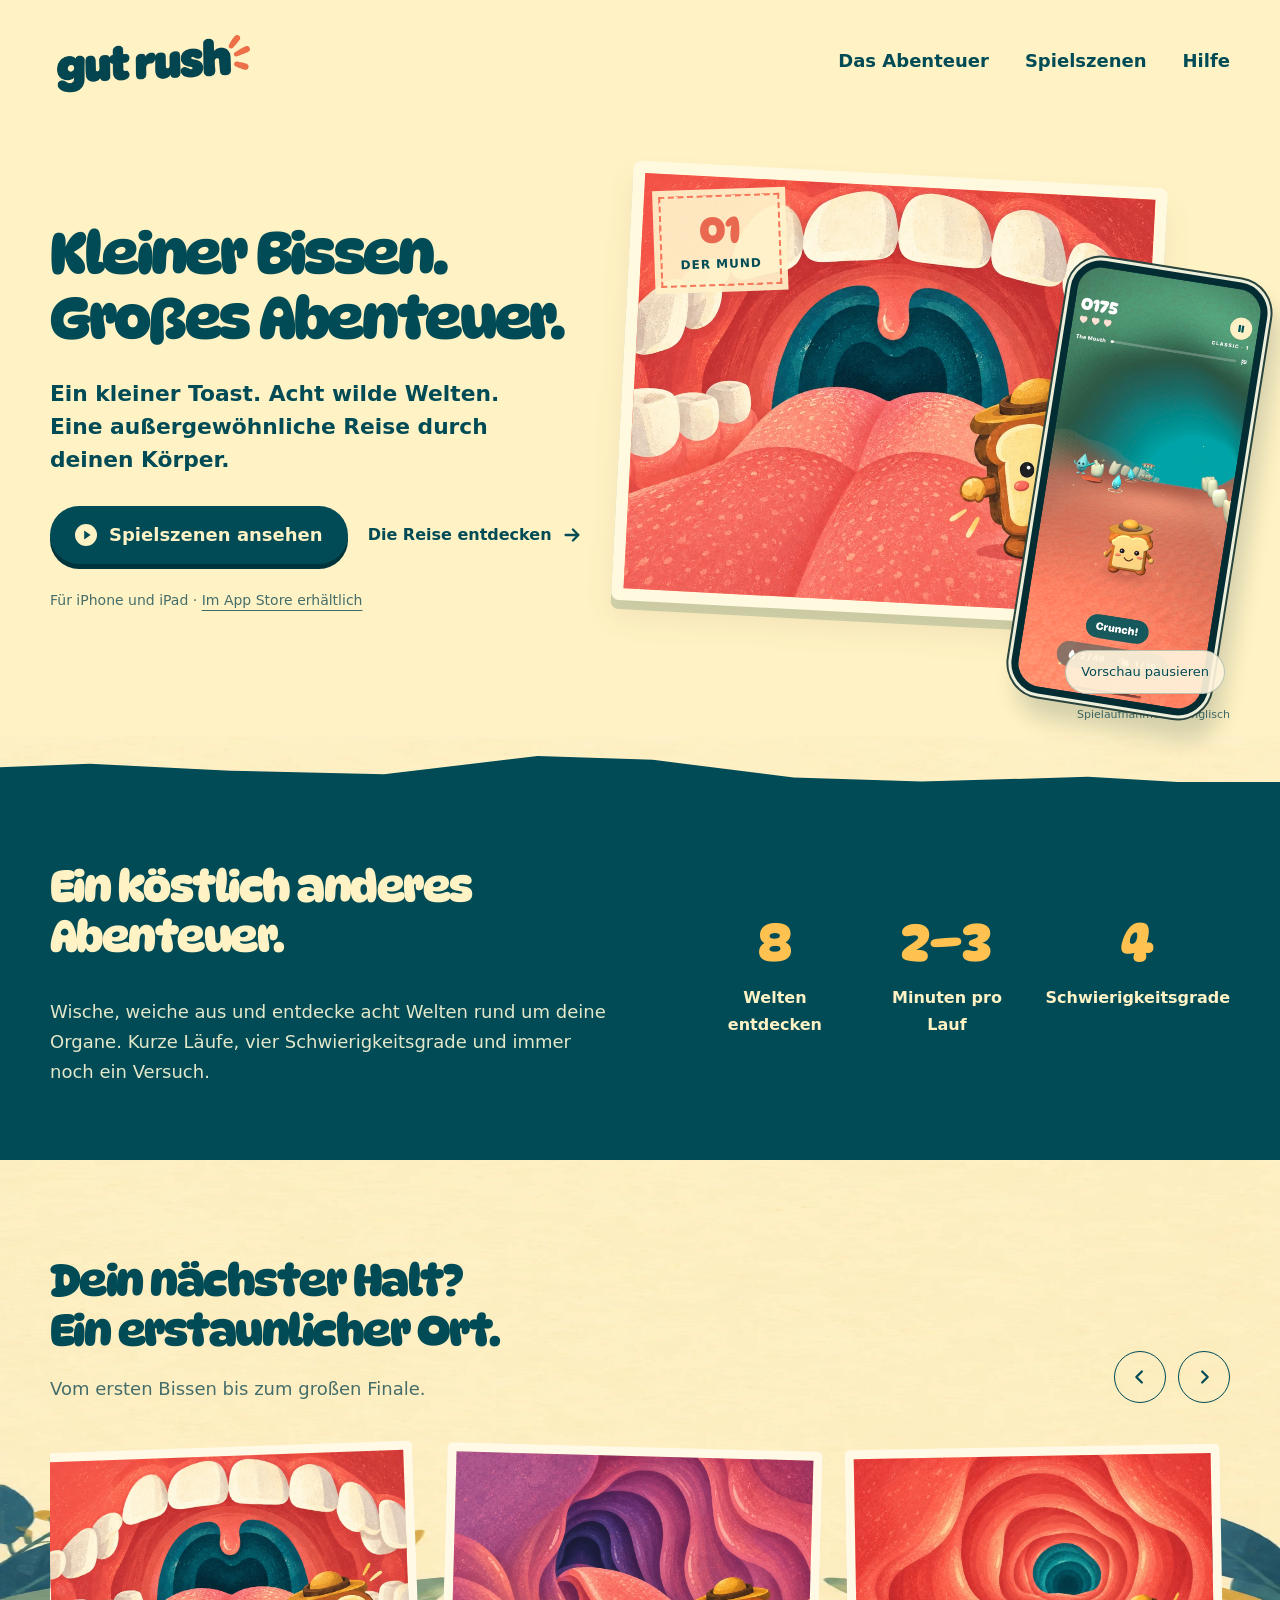
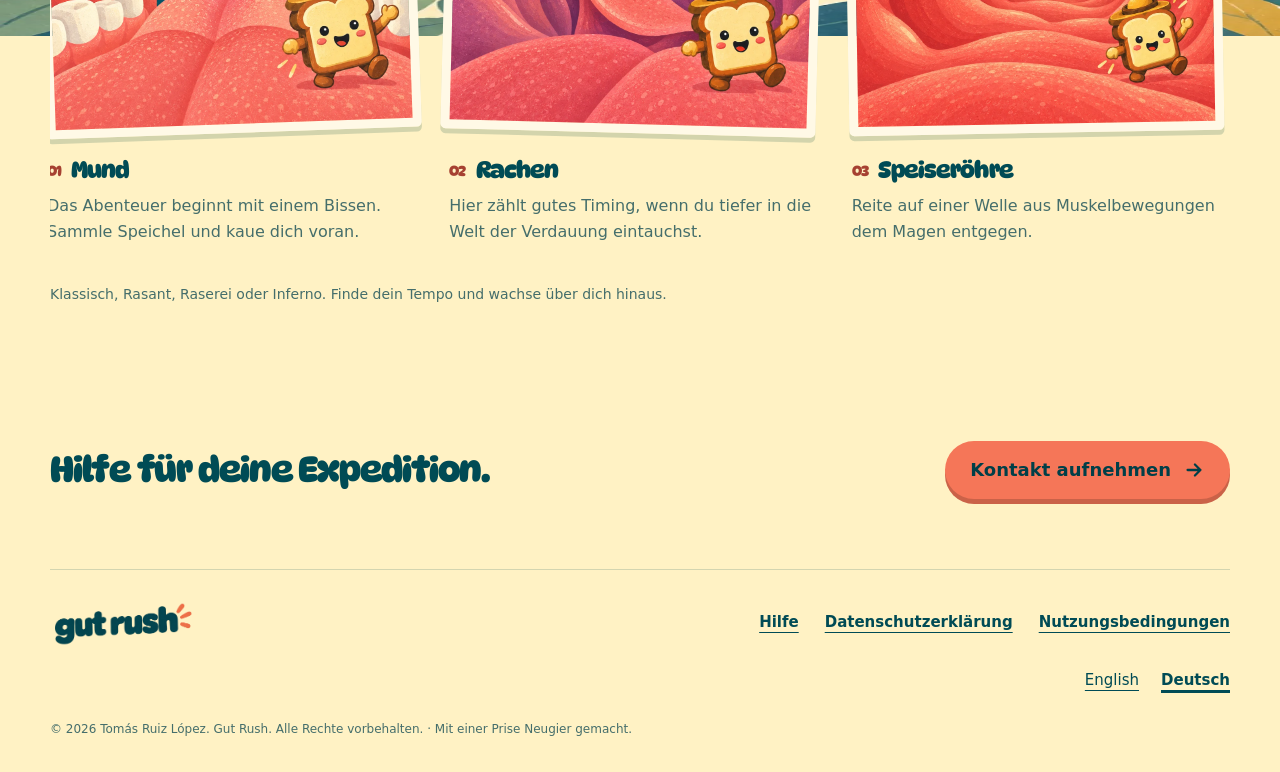
==== de/index.html @ db9e0e1d "Localize Gut Rush website and legal pages into German" ====
<!doctype html><html lang="de"><head><meta charset="utf-8"><meta name="viewport" content="width=device-width,initial-scale=1"><meta name="theme-color" content="#004b55"><title>Gut Rush — Kleiner Bissen. Großes Abenteuer.</title><meta name="description" content="Ein fröhliches Laufspiel für iPhone und iPad durch acht Organwelten. Entdecke echte Spielszenen und die kleine Expedition."><link rel="canonical" href="https://truizlop.github.io/gut-rush-website/de/"><meta property="og:locale" content="de_DE"><meta property="og:type" content="website"><meta property="og:title" content="Gut Rush — Kleiner Bissen. Großes Abenteuer."><meta property="og:description" content="Ein fröhliches Laufspiel für iPhone und iPad durch acht Organwelten. Entdecke echte Spielszenen und die kleine Expedition."><meta property="og:url" content="https://truizlop.github.io/gut-rush-website/de/"><meta property="og:image" content="https://truizlop.github.io/gut-rush-website/assets/gut-rush-social-de-v1.jpg"><meta property="og:image:secure_url" content="https://truizlop.github.io/gut-rush-website/assets/gut-rush-social-de-v1.jpg"><meta property="og:image:type" content="image/jpeg"><meta property="og:image:width" content="1200"><meta property="og:image:height" content="630"><meta property="og:image:alt" content="Gut Rush: Kleiner Bissen. Großes Abenteuer. Ein fröhlicher Toast mit goldenem Entdeckerhut erkundet eine korallfarbene Mundwelt neben petrolfarbener Schrift auf cremefarbenem Papier."><meta property="og:site_name" content="Gut Rush"><meta name="twitter:card" content="summary_large_image"><meta name="twitter:image" content="https://truizlop.github.io/gut-rush-website/assets/gut-rush-social-de-v1.jpg"><meta name="twitter:image:alt" content="Gut Rush: Kleiner Bissen. Großes Abenteuer. Ein fröhlicher Toast mit goldenem Entdeckerhut erkundet eine korallfarbene Mundwelt neben petrolfarbener Schrift auf cremefarbenem Papier."><meta name="twitter:title" content="Gut Rush — Kleiner Bissen. Großes Abenteuer."><meta name="twitter:description" content="Ein fröhliches Laufspiel für iPhone und iPad durch acht Organwelten. Entdecke echte Spielszenen und die kleine Expedition."><link rel="icon" href="../assets/favicon.png" type="image/png"><link rel="apple-touch-icon" href="../assets/apple-touch-icon.png"><link rel="stylesheet" href="../styles.css"><script src="../script.js" defer></script><link rel="alternate" hreflang="en" href="https://truizlop.github.io/gut-rush-website/"><link rel="alternate" hreflang="de" href="https://truizlop.github.io/gut-rush-website/de/"><link rel="alternate" hreflang="x-default" href="https://truizlop.github.io/gut-rush-website/"></head><body data-media-prefix="../assets/"><div class="paper"><a class="skip" href="#main">Zum Inhalt springen</a><header class="site-header wrap"><a class="brand" href="./" aria-label="Gut Rush – Startseite"><img src="../assets/logo.webp" width="700" height="234" alt="gut rush"></a><nav class="nav" aria-label="Hauptnavigation"><a class="nav-adventure" href="./#adventure">Das Abenteuer</a><a href="./#gameplay" data-watch>Spielszenen</a><a href="./support/">Hilfe</a></nav></header><main id="main"><section class="hero wrap" aria-labelledby="hero-title"><div class="hero-copy"><h1 id="hero-title"><span class="headline headline-localized">Kleiner Bissen.<br>Großes Abenteuer.</span></h1><p class="lead">Ein kleiner Toast. Acht wilde Welten.<br>Eine außergewöhnliche Reise durch deinen Körper.</p><div class="actions"><a class="button" href="../assets/gameplay-mouth.mp4" data-watch><svg viewBox="0 0 24 24" aria-hidden="true"><circle cx="12" cy="12" r="12" fill="currentColor"/><path d="m10 7 7 5-7 5Z" fill="#004b55"/></svg>Spielszenen ansehen</a><a class="text-link" href="#adventure">Die Reise entdecken <svg viewBox="0 0 24 24" fill="none" stroke="currentColor" stroke-width="2.5" stroke-linecap="round" stroke-linejoin="round" aria-hidden="true"><path d="M5 12h14m-6-6 6 6-6 6"/></svg></a></div><p class="status">Für iPhone und iPad · <a href="https://apps.apple.com/app/id6809466442">Im App Store erhältlich</a></p></div><div class="hero-art" aria-label="Expeditionsillustration und Vorschau mit echten Spielszenen"><div class="hero-postcard"><img src="../assets/postcard-mouth.webp" width="1100" height="825" alt="Ein Toast mit goldenem Entdeckerhut beginnt seine Reise durch den Mund" fetchpriority="high"><div class="postmark" aria-hidden="true"><strong>01</strong><span>DER MUND</span></div></div><p class="footage-language">Spielaufnahme auf Englisch</p><div class="phone"><video id="preview" muted loop playsinline preload="none" poster="../assets/gameplay-mouth.jpg" aria-label="Stumme Vorschau echter Spielszenen aus dem Mund in Gut Rush; Aufnahme der englischen Version"><source data-src="../assets/gameplay-mouth.mp4" type="video/mp4"></video></div><button id="preview-toggle" class="preview-toggle" type="button" hidden aria-label="Spielvorschau abspielen">Vorschau abspielen</button></div></section><section class="facts" id="gameplay" aria-labelledby="facts-title"><div class="wrap facts-layout"><div><h2 id="facts-title">Ein köstlich anderes Abenteuer.</h2><p>Wische, weiche aus und entdecke acht Welten rund um deine Organe. Kurze Läufe, vier Schwierigkeitsgrade und immer noch ein Versuch.</p></div><dl class="numbers"><div><dt>8</dt><dd>Welten entdecken</dd></div><div><dt>2–3</dt><dd>Minuten pro Lauf</dd></div><div><dt>4</dt><dd>Schwierigkeitsgrade</dd></div></dl></div></section><section class="journey wrap" id="adventure" aria-labelledby="journey-title"><div class="section-top"><div><h2 id="journey-title">Dein nächster Halt?<br>Ein erstaunlicher Ort.</h2><p>Vom ersten Bissen bis zum großen Finale.</p></div><div class="carousel-controls"><button class="round-button" id="previous" aria-label="Vorherige Kapitel" aria-controls="chapters" type="button" hidden><svg viewBox="0 0 24 24" fill="none" stroke="currentColor" stroke-width="2.5" stroke-linecap="round" stroke-linejoin="round" aria-hidden="true"><path d="m14 6-6 6 6 6"/></svg></button><button class="round-button" id="next" aria-label="Nächste Kapitel" aria-controls="chapters" type="button" hidden><svg viewBox="0 0 24 24" fill="none" stroke="currentColor" stroke-width="2.5" stroke-linecap="round" stroke-linejoin="round" aria-hidden="true"><path d="m10 6 6 6-6 6"/></svg></button></div></div><ol class="postcards" id="chapters" tabindex="0" aria-label="Acht Kapitel in ihrer Reihenfolge"><li class="chapter"><figure><div class="chapter-art"><img src="../assets/postcard-mouth.webp" width="1100" height="825" loading="lazy" alt="Illustration des Toast-Entdeckers im Mund"></div><figcaption><h3><span class="num">01</span>Mund</h3><p>Das Abenteuer beginnt mit einem Bissen. Sammle Speichel und kaue dich voran.</p></figcaption></figure></li><li class="chapter"><figure><div class="chapter-art"><img src="../assets/postcard-pharynx.webp" width="1100" height="825" loading="lazy" alt="Illustration des Toast-Entdeckers im Rachen"></div><figcaption><h3><span class="num">02</span>Rachen</h3><p>Hier zählt gutes Timing, wenn du tiefer in die Welt der Verdauung eintauchst.</p></figcaption></figure></li><li class="chapter"><figure><div class="chapter-art"><img src="../assets/postcard-esophagus.webp" width="1100" height="825" loading="lazy" alt="Illustration des Toast-Entdeckers in der Speiseröhre"></div><figcaption><h3><span class="num">03</span>Speiseröhre</h3><p>Reite auf einer Welle aus Muskelbewegungen dem Magen entgegen.</p></figcaption></figure></li><li class="chapter"><figure><div class="chapter-art"><img src="../assets/postcard-stomach.webp" width="1100" height="825" loading="lazy" alt="Illustration des Toast-Entdeckers im Magen"></div><figcaption><h3><span class="num">04</span>Magen</h3><p>Sammle Säure und Enzyme. Mische deinen kleinen Reisenden gründlich durch.</p></figcaption></figure></li><li class="chapter"><figure><div class="chapter-art"><img src="../assets/postcard-duodenum.webp" width="1100" height="825" loading="lazy" alt="Illustration des Toast-Entdeckers im Zwölffingerdarm"></div><figcaption><h3><span class="num">05</span>Zwölffingerdarm</h3><p>Galle und Enzyme kommen dazu. Bringe die richtigen Zutaten zusammen.</p></figcaption></figure></li><li class="chapter"><figure><div class="chapter-art"><img src="../assets/postcard-smallintestine.webp" width="1100" height="825" loading="lazy" alt="Illustration des Toast-Entdeckers im Dünndarm"></div><figcaption><h3><span class="num">06</span>Dünndarm</h3><p>Entdecke wertvolle Nährstoffe und nimm sie zwischen den winzigen Darmzotten auf.</p></figcaption></figure></li><li class="chapter"><figure><div class="chapter-art"><img src="../assets/postcard-largeintestine.webp" width="1100" height="825" loading="lazy" alt="Illustration des Toast-Entdeckers im Dickdarm"></div><figcaption><h3><span class="num">07</span>Dickdarm</h3><p>Jeder Tropfen zählt: Gewinne auf der kurvenreichen Strecke Wasser zurück.</p></figcaption></figure></li><li class="chapter"><figure><div class="chapter-art"><img src="../assets/postcard-exit.webp" width="1100" height="825" loading="lazy" alt="Illustration des Toast-Entdeckers beim großen Ausgang"></div><figcaption><h3><span class="num">08</span>Der große Ausgang</h3><p>Ein letzter Sprint ins Ziel. Was für eine Reise für einen kleinen Bissen.</p></figcaption></figure></li></ol><p class="journey-note">Klassisch, Rasant, Raserei oder Inferno. Finde dein Tempo und wachse über dich hinaus.</p></section><section class="help wrap" aria-labelledby="help-title"><h2 id="help-title">Hilfe für deine Expedition.</h2><a class="button coral" href="support/">Kontakt aufnehmen <svg viewBox="0 0 24 24" fill="none" stroke="currentColor" stroke-width="2.5" stroke-linecap="round" stroke-linejoin="round" aria-hidden="true"><path d="M5 12h14m-6-6 6 6-6 6"/></svg></a></section></main><footer class="footer wrap"><div class="footer-row"><a class="brand" href="./" aria-label="Gut Rush – Startseite"><img src="../assets/logo.webp" width="700" height="234" alt="gut rush" loading="lazy"></a><nav class="footer-links" aria-label="Fußzeile"><a href="./support/">Hilfe</a><a href="./privacy/">Datenschutzerklärung</a><a href="./terms/">Nutzungsbedingungen</a></nav></div><nav class="language-links" aria-label="Sprache"><a href="/gut-rush-website/" lang="en" hreflang="en">English</a><a href="/gut-rush-website/de/" lang="de" hreflang="de" aria-current="page">Deutsch</a></nav><p class="copyright">© 2026 Tomás Ruiz López. Gut Rush. Alle Rechte vorbehalten. · Mit einer Prise Neugier gemacht.</p></footer></div><dialog id="gameplay-dialog" aria-labelledby="video-title"><div class="video-dialog-inner"><div class="dialog-head"><h2 id="video-title">Ein Vorgeschmack aufs Abenteuer.</h2><button class="close-button" id="close-video" aria-label="Spielvideo schließen" type="button"><svg viewBox="0 0 24 24" fill="none" stroke="currentColor" stroke-width="2" stroke-linecap="round" aria-hidden="true"><path d="m6 6 12 12M18 6 6 18"/></svg></button></div><div class="clip-picker" role="group" aria-label="Eine Spielszene auswählen"><button type="button" data-clip="mouth" aria-pressed="true">Mund</button><button type="button" data-clip="duodenum" aria-pressed="false">Zwölffingerdarm</button></div><video id="full-video" class="full-video" controls playsinline preload="none" poster="../assets/gameplay-mouth.jpg" aria-label="Echte Gut-Rush-Spielszenen, stumme Simulatoraufnahme der englischen Version"><source data-src="../assets/gameplay-mouth.mp4" type="video/mp4"></video><p class="video-description">Echte Spielszenen, aufgenommen im iPhone-Simulator. Stumme Aufnahme der englischen Version.<br><a id="video-download" href="../assets/gameplay-mouth.mp4">Video direkt öffnen</a></p></div></dialog></body></html>
---- styles.css ----
@font-face{font-family:DynaPuff;src:url('assets/DynaPuff.ttf') format('truetype');font-weight:400 700;font-display:swap}
:root{--paper:#fff2c4;--ink:#004b55;--coral:#f57658;--gold:#edb22c;--muted:#456e6b;--edge:#d7cfab;--display:DynaPuff,ui-rounded,system-ui,sans-serif;--body:ui-rounded,'Arial Rounded MT Bold',system-ui,-apple-system,BlinkMacSystemFont,'Segoe UI',sans-serif}
*{box-sizing:border-box}html{scroll-behavior:smooth;scroll-padding-top:28px}body{margin:0;background:var(--paper);color:var(--ink);font:18px/1.65 var(--body);-webkit-font-smoothing:antialiased}button,a{-webkit-tap-highlight-color:transparent}button,input{font:inherit}a{color:inherit;text-underline-offset:5px}button{cursor:pointer}button:disabled{cursor:default}button,a{touch-action:manipulation}img,video{display:block;max-width:100%}button:focus-visible,a:focus-visible,summary:focus-visible,video:focus-visible{outline:3px solid var(--coral);outline-offset:6px}h1,h2,h3,p{margin-top:0}h1,h2,h3{font-family:var(--display);font-weight:700;line-height:1.14;letter-spacing:-.035em}p{margin-bottom:1.3em}h2{font-size:clamp(32px,3.4vw,50px)}h3{font-size:24px}svg{width:22px;height:22px;flex-shrink:0;vertical-align:middle}button svg{pointer-events:none}.wrap{width:min(1280px,calc(100% - 100px));margin-inline:auto}.skip{position:fixed;z-index:100;top:8px;left:8px;padding:12px 20px;background:var(--ink);color:var(--paper);transform:translateY(-150%)}.skip:focus{transform:none}.paper{background:var(--paper) url('assets/paper.webp') center/100% 100% no-repeat}.site-header{min-height:122px;display:flex;align-items:center;justify-content:space-between;gap:30px}.brand{display:flex;align-items:center;min-width:132px}.brand img{width:205px;height:auto}.nav{display:flex;align-items:center;gap:36px}.nav a{text-decoration:none;font-weight:750;font-size:18px;padding:12px 0}.nav a:hover{text-decoration:underline;text-decoration-color:var(--coral);text-decoration-thickness:3px}.hero{min-height:658px;display:grid;grid-template-columns:1fr 1.13fr;align-items:center;gap:34px;padding:30px 0 100px}.hero-copy{position:relative;z-index:2}.hero h1{margin:0 0 28px}.headline{width:100%;height:auto;max-width:580px}.hero .lead{font-size:clamp(19px,1.7vw,25px);font-weight:650;line-height:1.5;max-width:500px;margin-bottom:30px}.actions{display:flex;align-items:center;gap:20px;flex-wrap:wrap}.button{border:0;border-radius:40px;background:var(--ink);color:var(--paper);font-weight:750;text-decoration:none;min-height:58px;padding:16px 25px;display:inline-flex;align-items:center;justify-content:center;gap:12px;line-height:1.35;box-shadow:0 5px 0 #00343c;transition:transform .18s,box-shadow .18s}.button:hover{transform:translateY(-3px);box-shadow:0 8px 0 #00343c}.text-link{display:inline-flex;align-items:center;gap:9px;text-decoration:none;font-size:16px;font-weight:750;min-height:48px}.text-link:hover{text-decoration:underline}.status{font-size:14px;margin:25px 0 0;color:var(--muted)}.hero-art{position:relative;min-width:0;height:530px;align-self:center}.hero-postcard{width:88%;height:440px;border:12px solid #fff9df;border-radius:8px;box-shadow:0 9px 0 #164f4930,0 18px 30px #68532e15;position:absolute;top:22px;left:0;transform:rotate(3deg);background:var(--coral);overflow:hidden;animation:float 7s ease-in-out infinite}.hero-postcard>img{width:100%;height:100%;object-fit:cover;object-position:58% center}.postmark{position:absolute;left:18px;top:18px;background:#fff2c9ee;border:2px dashed var(--coral);padding:12px 18px;text-align:center;transform:rotate(-5deg);box-shadow:0 0 0 6px #fff2c9ee;line-height:1.2}.postmark strong{display:block;font:700 38px/1.1 var(--display);color:#e96950}.postmark span{font-size:12px;font-weight:850;letter-spacing:1px}.phone{position:absolute;right:-12px;top:114px;width:205px;aspect-ratio:390/844;background:#042c33;padding:7px;border:3px solid #eff0dc;border-radius:34px;box-shadow:0 0 0 2px #29433d,12px 20px 22px #0b33352e;transform:rotate(9deg);overflow:hidden}.phone video{width:100%;height:100%;object-fit:cover;border-radius:24px}.preview-toggle{position:absolute;right:5px;bottom:-12px;font-size:13px;min-height:44px;padding:9px 15px;border:1px solid #004b5544;border-radius:24px;background:#fff5dce8;color:var(--ink);display:flex;align-items:center;gap:8px}.preview-toggle svg{width:15px;height:15px}.preview-toggle:hover{background:#fff9e8}.facts{position:relative;background:var(--ink);color:var(--paper);padding:80px 0 74px}.facts:before{content:'';position:absolute;top:-26px;left:0;right:0;height:32px;background:var(--ink);clip-path:polygon(0 35%,7% 24%,18% 46%,30% 57%,42% 0,51% 12%,62% 67%,72% 80%,85% 65%,100% 100%,100% 100%,0 100%)}.facts-layout{display:grid;grid-template-columns:1.1fr 1fr;gap:70px;align-items:center}.facts h2{max-width:560px}.facts p{max-width:570px;color:#e4e8cb;font-size:18px;margin-bottom:0}.numbers{display:grid;grid-template-columns:repeat(3,1fr);gap:25px;text-align:center;margin:0}.numbers div{display:flex;flex-direction:column}.numbers dt{font:700 54px/1.2 var(--display);color:#ffc251;white-space:nowrap}.numbers dd{margin:10px 0 0;font-weight:650;font-size:16px}.journey{padding:96px 0 80px;overflow:hidden}.section-top{display:flex;justify-content:space-between;align-items:end;gap:25px;margin-bottom:32px}.section-top h2{max-width:650px;margin-bottom:18px}.section-top p{color:var(--muted);margin:0}.carousel-controls{display:flex;gap:12px;flex-shrink:0}.round-button{height:52px;width:52px;display:flex;align-items:center;justify-content:center;border:1.5px solid var(--ink);border-radius:50%;background:transparent;color:var(--ink);transition:background .15s,color .15s}.round-button:hover{background:var(--ink);color:var(--paper)}.round-button:disabled{opacity:.3}.postcards{display:flex;gap:27px;overflow-x:auto;scroll-snap-type:x mandatory;scrollbar-width:thin;scrollbar-color:#99aaa1 transparent;padding:12px 8px 26px;margin:0 -8px;list-style:none}.chapter{flex:0 0 calc((100% - 54px)/3);scroll-snap-align:start;min-width:0}.chapter figure{margin:0}.chapter-art{position:relative;border:9px solid #fff9e6;border-radius:5px;box-shadow:0 5px 0 #164f4930;transition:transform .25s}.chapter:nth-child(3n+1) .chapter-art{transform:rotate(-2deg)}.chapter:nth-child(3n+2) .chapter-art{transform:rotate(1.5deg)}.chapter:nth-child(3n) .chapter-art{transform:rotate(-1deg)}.chapter:hover .chapter-art{transform:translateY(-5px) rotate(0)}.chapter-art img{aspect-ratio:4/3;width:100%;object-fit:cover}.chapter figcaption{padding:24px 5px 0}.chapter h3{font-size:23px;margin-bottom:10px;letter-spacing:-.04em}.chapter .num{font:700 15px/1 var(--display);color:#a64131;margin-right:10px;vertical-align:middle}.chapter p{font-size:16px;line-height:1.6;color:var(--muted);margin:0}.journey-note{font-size:14px;margin:12px 0 0;color:var(--muted)}.help{display:flex;align-items:center;justify-content:space-between;gap:30px;padding:55px 0 70px}.help h2{font-size:35px;max-width:660px;margin-bottom:0}.button.coral{background:var(--coral);color:#003f48;box-shadow:0 5px 0 #ca6248}.footer{border-top:1px solid #004b552c;padding:28px 0 32px}.footer-row{display:flex;align-items:center;justify-content:space-between;gap:25px}.footer .brand img{width:145px}.footer-links{display:flex;gap:26px;flex-wrap:wrap;font-size:15px;font-weight:650}.footer-links a{min-height:44px;display:flex;align-items:center}.copyright{font-size:12px;color:var(--muted);margin:18px 0 0}.sr-only{position:absolute;width:1px;height:1px;padding:0;margin:-1px;overflow:hidden;clip:rect(0,0,0,0);white-space:nowrap;border:0}
@keyframes float{0%,100%{transform:translateY(0) rotate(3deg)}50%{transform:translateY(-8px) rotate(2deg)}}
dialog{border:0;padding:0;background:var(--paper);color:var(--ink);border-radius:22px;width:min(760px,calc(100% - 28px));max-height:calc(100dvh - 32px);box-shadow:0 20px 90px #0008}dialog::backdrop{background:#002a32db;backdrop-filter:blur(8px)}.video-dialog-inner{padding:24px;position:relative}.dialog-head{display:flex;justify-content:space-between;align-items:center;gap:15px;margin-bottom:16px}.dialog-head h2{font-size:27px;margin:0}.close-button{width:44px;height:44px;display:flex;align-items:center;justify-content:center;border:1px solid #004b5544;border-radius:50%;background:transparent;color:var(--ink)}.clip-picker{display:flex;gap:10px;margin-bottom:16px;flex-wrap:wrap}.clip-picker button{font-size:14px;font-weight:650;border:1px solid var(--ink);border-radius:20px;padding:10px 16px;background:transparent;color:var(--ink);min-height:44px}.clip-picker button[aria-pressed=true]{background:var(--ink);color:var(--paper)}.full-video{height:min(62dvh,640px);max-width:100%;width:auto;aspect-ratio:390/844;margin:auto;border-radius:14px;background:#002a32}.video-description{font-size:13px;color:var(--muted);text-align:center;margin:16px 0 0}.video-description a{white-space:nowrap}.legal-shell{background:var(--paper) url('assets/paper.webp') center top/100% auto no-repeat;min-height:100dvh}.legal{max-width:820px;margin:35px auto 90px;padding:0 28px}.legal h1{font-size:clamp(40px,6vw,66px);margin:22px 0}.legal .intro{font-size:22px;line-height:1.55;color:var(--muted)}.legal h2{font-size:28px;margin-top:42px;line-height:1.25}.legal h3{font-size:22px;margin-top:26px}.legal p,.legal li{font-size:17px;line-height:1.85}.legal a{overflow-wrap:anywhere}.legal .updated{font-size:14px;color:var(--muted)}.notice{border-left:5px solid var(--coral);padding:15px 22px;background:#fff9e899;margin:26px 0}.notice p:last-child{margin-bottom:0}.legal ul{padding-left:24px}.legal-toc{display:flex;gap:10px 23px;flex-wrap:wrap;padding:22px 0;border-block:1px solid #004b552c;margin:30px 0;font-size:15px}.legal-toc a{padding:7px 0}.legal details{border-bottom:1px solid #004b5530;padding:18px 0}.legal summary{cursor:pointer;font-weight:750;padding:8px 0;min-height:44px}.legal details p{margin:12px 0}.not-found{text-align:center;padding:80px 0 120px}
@media(min-width:1450px){.hero{min-height:700px}.hero-art{height:565px}.hero-postcard{height:480px}.phone{width:220px;top:135px}.preview-toggle{bottom:-28px}}
@media(max-width:1100px){.wrap{width:calc(100% - 64px)}.hero{gap:20px;min-height:605px}.hero-art{height:465px}.hero-postcard{height:350px;top:38px}.phone{width:168px;right:0;top:122px}.hero .lead{font-size:20px}.actions{gap:12px}.button{font-size:16px;padding-inline:20px}.preview-toggle{bottom:-20px}.facts-layout{gap:35px}.numbers{gap:15px}.numbers dt{font-size:44px}.numbers dd{font-size:14px}.nav{gap:25px}}
@media(max-width:760px){.wrap{width:calc(100% - 40px)}.site-header{min-height:96px;gap:16px}.brand img{width:155px}.nav{gap:17px}.nav a{font-size:14px}.nav .nav-adventure{display:none}.hero{display:flex;flex-direction:column;gap:22px;padding:18px 0 70px;min-height:0;align-items:stretch}.hero-copy{text-align:center}.hero h1{margin-bottom:22px}.headline{max-width:520px;margin:auto}.hero .lead{max-width:420px;margin:0 auto 25px;font-size:19px}.actions{justify-content:center}.status{font-size:12px;margin-top:20px}.hero-art{width:min(480px,95%);height:430px;align-self:center}.hero-postcard{width:86%;height:330px;top:12px;left:0;border-width:8px}.phone{width:164px;top:91px;right:0;border-radius:30px}.phone video{border-radius:21px}.postmark{left:14px;top:14px;padding:8px 12px}.postmark strong{font-size:28px}.postmark span{font-size:9px}.preview-toggle{bottom:-30px;right:2px;font-size:12px}.facts{padding:55px 0}.facts-layout{display:block;text-align:center}.facts h2{margin-inline:auto;font-size:36px;max-width:550px}.facts p{font-size:17px;margin-inline:auto}.numbers{margin-top:38px;gap:10px}.numbers dt{font-size:40px}.numbers dd{font-size:13px}.journey{padding:65px 0 45px}.section-top{align-items:center;gap:16px}.section-top h2{font-size:32px}.section-top p{font-size:16px}.carousel-controls{gap:7px}.round-button{width:44px;height:44px}.chapter{flex-basis:80%}.chapter h3{font-size:23px}.postcards{gap:20px}.help{padding:30px 0 48px;flex-direction:column;text-align:center;gap:25px}.help h2{font-size:30px}.footer-row{flex-direction:column;gap:14px}.footer-links{justify-content:center;gap:12px 22px;font-size:14px}.copyright{text-align:center}.legal{margin-top:20px;padding-inline:22px}.legal .intro{font-size:20px}.legal h2{font-size:25px}.legal p,.legal li{font-size:16px}.video-dialog-inner{padding:17px}.dialog-head h2{font-size:23px}.full-video{height:min(59dvh,550px)}}
@media(max-width:390px){.wrap{width:calc(100% - 32px)}.brand img{width:137px}.nav{gap:12px}.nav a{font-size:13px}.hero-art{height:380px}.hero-postcard{height:292px}.phone{width:143px;top:88px}.preview-toggle{bottom:-29px}.postmark{padding:6px 8px}.section-top{display:block}.carousel-controls{margin-top:23px;justify-content:flex-end}.actions{gap:6px 13px}.text-link{font-size:14px}.button{padding:15px 18px}}
@media(prefers-reduced-motion:reduce){html{scroll-behavior:auto}*,*::before,*::after{animation:none!important;transition:none!important;scroll-behavior:auto!important}}

/* Keep the printed botanical edges at the scale of an expedition sheet. */
.paper{background-size:100% 1120px;background-repeat:repeat-y}
[hidden]{display:none!important}
@media(max-width:760px){.paper{background-size:100% 1100px}.hero-copy{padding-top:4px}}

.paper{background-image:url(assets/paper-soft.webp);background-size:100% 900px;background-repeat:no-repeat}.chapter-art img{height:auto}.legal-shell{background-image:url(assets/paper-soft.webp)}
@media(max-width:760px){.paper{background-size:100% 1120px}}
.legal-shell{background-size:100% 100%}
.motion-paused .hero-postcard{animation-play-state:paused}
@media(min-width:1450px){.phone{width:205px;right:-35px}.hero-postcard>img{object-position:100% center}}

/* Locale-aware lettering and language links keep the expedition's existing typography. */
.headline-localized{display:block;font-family:var(--display);font-size:clamp(42px,4.5vw,68px);line-height:1.12;letter-spacing:-.04em;text-wrap:balance;overflow-wrap:normal}
.language-links{display:flex;gap:22px;justify-content:flex-end;margin-top:12px;font-size:15px}
.language-links a{min-height:44px;display:inline-flex;align-items:center}
.language-links a[aria-current=page]{font-weight:800;text-decoration-thickness:3px}
.footage-language{position:absolute;bottom:-42px;right:0;font-size:11px;color:var(--muted);margin:0}
html[lang=de] .chapter h3{overflow-wrap:anywhere}
@media(max-width:760px){.language-links{justify-content:center}.headline-localized{font-size:clamp(38px,7.9vw,58px)}.footage-language{bottom:-53px}.hero-art{margin-bottom:24px}}
@media(max-width:390px){html[lang=de] .site-header{flex-wrap:wrap;justify-content:center;padding-block:18px;gap:8px}html[lang=de] .nav{justify-content:center}}

/* Long legal pages keep a quiet reading surface at every length. */
.legal-shell{background-size:100% 1000px;background-repeat:no-repeat}
html[lang=de] .legal h1,html[lang=de] .legal h2,html[lang=de] .legal h3{hyphens:auto;overflow-wrap:anywhere}
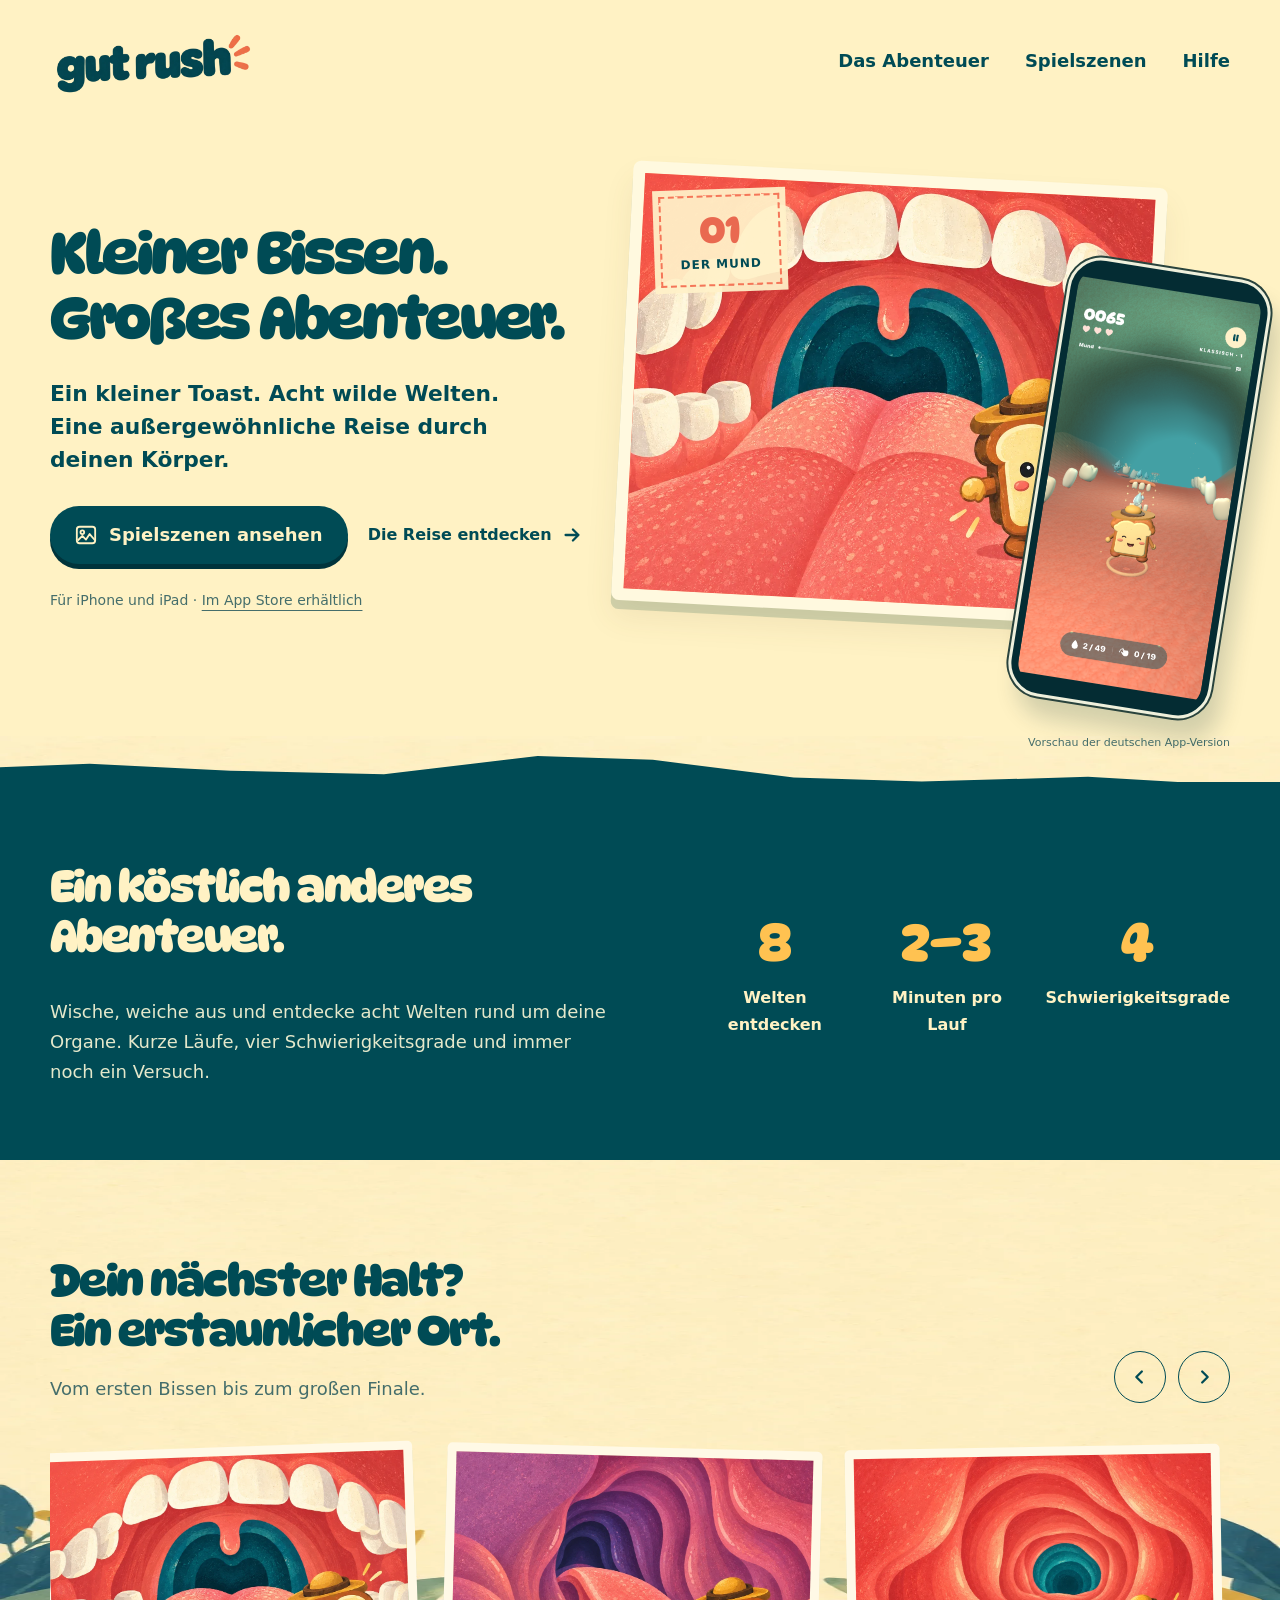
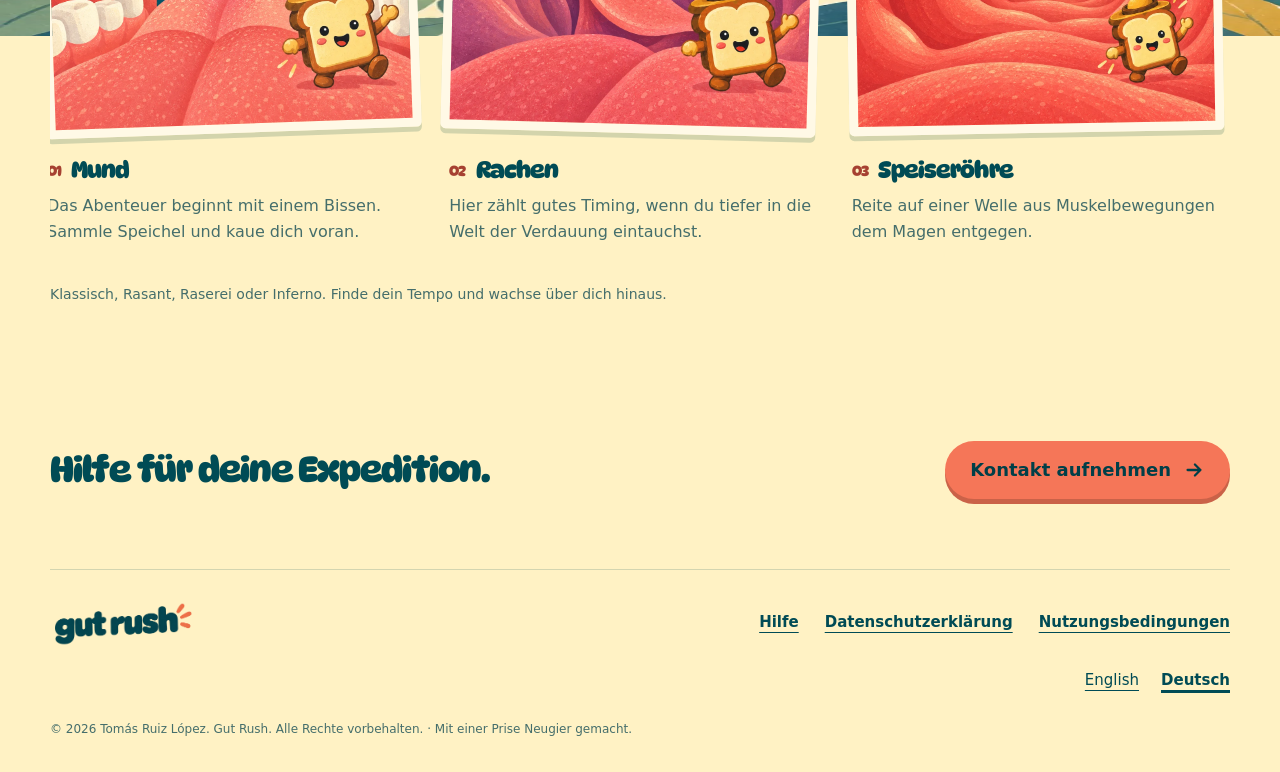
==== commit 0f72b359: "Show authentic German app screenshots on localized landing page" ====
--- a/de/index.html
+++ b/de/index.html
@@ -1 +1 @@
-<!doctype html><html lang="de"><head><meta charset="utf-8"><meta name="viewport" content="width=device-width,initial-scale=1"><meta name="theme-color" content="#004b55"><title>Gut Rush — Kleiner Bissen. Großes Abenteuer.</title><meta name="description" content="Ein fröhliches Laufspiel für iPhone und iPad durch acht Organwelten. Entdecke echte Spielszenen und die kleine Expedition."><link rel="canonical" href="https://truizlop.github.io/gut-rush-website/de/"><meta property="og:locale" content="de_DE"><meta property="og:type" content="website"><meta property="og:title" content="Gut Rush — Kleiner Bissen. Großes Abenteuer."><meta property="og:description" content="Ein fröhliches Laufspiel für iPhone und iPad durch acht Organwelten. Entdecke echte Spielszenen und die kleine Expedition."><meta property="og:url" content="https://truizlop.github.io/gut-rush-website/de/"><meta property="og:image" content="https://truizlop.github.io/gut-rush-website/assets/gut-rush-social-de-v1.jpg"><meta property="og:image:secure_url" content="https://truizlop.github.io/gut-rush-website/assets/gut-rush-social-de-v1.jpg"><meta property="og:image:type" content="image/jpeg"><meta property="og:image:width" content="1200"><meta property="og:image:height" content="630"><meta property="og:image:alt" content="Gut Rush: Kleiner Bissen. Großes Abenteuer. Ein fröhlicher Toast mit goldenem Entdeckerhut erkundet eine korallfarbene Mundwelt neben petrolfarbener Schrift auf cremefarbenem Papier."><meta property="og:site_name" content="Gut Rush"><meta name="twitter:card" content="summary_large_image"><meta name="twitter:image" content="https://truizlop.github.io/gut-rush-website/assets/gut-rush-social-de-v1.jpg"><meta name="twitter:image:alt" content="Gut Rush: Kleiner Bissen. Großes Abenteuer. Ein fröhlicher Toast mit goldenem Entdeckerhut erkundet eine korallfarbene Mundwelt neben petrolfarbener Schrift auf cremefarbenem Papier."><meta name="twitter:title" content="Gut Rush — Kleiner Bissen. Großes Abenteuer."><meta name="twitter:description" content="Ein fröhliches Laufspiel für iPhone und iPad durch acht Organwelten. Entdecke echte Spielszenen und die kleine Expedition."><link rel="icon" href="../assets/favicon.png" type="image/png"><link rel="apple-touch-icon" href="../assets/apple-touch-icon.png"><link rel="stylesheet" href="../styles.css"><script src="../script.js" defer></script><link rel="alternate" hreflang="en" href="https://truizlop.github.io/gut-rush-website/"><link rel="alternate" hreflang="de" href="https://truizlop.github.io/gut-rush-website/de/"><link rel="alternate" hreflang="x-default" href="https://truizlop.github.io/gut-rush-website/"></head><body data-media-prefix="../assets/"><div class="paper"><a class="skip" href="#main">Zum Inhalt springen</a><header class="site-header wrap"><a class="brand" href="./" aria-label="Gut Rush – Startseite"><img src="../assets/logo.webp" width="700" height="234" alt="gut rush"></a><nav class="nav" aria-label="Hauptnavigation"><a class="nav-adventure" href="./#adventure">Das Abenteuer</a><a href="./#gameplay" data-watch>Spielszenen</a><a href="./support/">Hilfe</a></nav></header><main id="main"><section class="hero wrap" aria-labelledby="hero-title"><div class="hero-copy"><h1 id="hero-title"><span class="headline headline-localized">Kleiner Bissen.<br>Großes Abenteuer.</span></h1><p class="lead">Ein kleiner Toast. Acht wilde Welten.<br>Eine außergewöhnliche Reise durch deinen Körper.</p><div class="actions"><a class="button" href="../assets/gameplay-mouth.mp4" data-watch><svg viewBox="0 0 24 24" aria-hidden="true"><circle cx="12" cy="12" r="12" fill="currentColor"/><path d="m10 7 7 5-7 5Z" fill="#004b55"/></svg>Spielszenen ansehen</a><a class="text-link" href="#adventure">Die Reise entdecken <svg viewBox="0 0 24 24" fill="none" stroke="currentColor" stroke-width="2.5" stroke-linecap="round" stroke-linejoin="round" aria-hidden="true"><path d="M5 12h14m-6-6 6 6-6 6"/></svg></a></div><p class="status">Für iPhone und iPad · <a href="https://apps.apple.com/app/id6809466442">Im App Store erhältlich</a></p></div><div class="hero-art" aria-label="Expeditionsillustration und Vorschau mit echten Spielszenen"><div class="hero-postcard"><img src="../assets/postcard-mouth.webp" width="1100" height="825" alt="Ein Toast mit goldenem Entdeckerhut beginnt seine Reise durch den Mund" fetchpriority="high"><div class="postmark" aria-hidden="true"><strong>01</strong><span>DER MUND</span></div></div><p class="footage-language">Spielaufnahme auf Englisch</p><div class="phone"><video id="preview" muted loop playsinline preload="none" poster="../assets/gameplay-mouth.jpg" aria-label="Stumme Vorschau echter Spielszenen aus dem Mund in Gut Rush; Aufnahme der englischen Version"><source data-src="../assets/gameplay-mouth.mp4" type="video/mp4"></video></div><button id="preview-toggle" class="preview-toggle" type="button" hidden aria-label="Spielvorschau abspielen">Vorschau abspielen</button></div></section><section class="facts" id="gameplay" aria-labelledby="facts-title"><div class="wrap facts-layout"><div><h2 id="facts-title">Ein köstlich anderes Abenteuer.</h2><p>Wische, weiche aus und entdecke acht Welten rund um deine Organe. Kurze Läufe, vier Schwierigkeitsgrade und immer noch ein Versuch.</p></div><dl class="numbers"><div><dt>8</dt><dd>Welten entdecken</dd></div><div><dt>2–3</dt><dd>Minuten pro Lauf</dd></div><div><dt>4</dt><dd>Schwierigkeitsgrade</dd></div></dl></div></section><section class="journey wrap" id="adventure" aria-labelledby="journey-title"><div class="section-top"><div><h2 id="journey-title">Dein nächster Halt?<br>Ein erstaunlicher Ort.</h2><p>Vom ersten Bissen bis zum großen Finale.</p></div><div class="carousel-controls"><button class="round-button" id="previous" aria-label="Vorherige Kapitel" aria-controls="chapters" type="button" hidden><svg viewBox="0 0 24 24" fill="none" stroke="currentColor" stroke-width="2.5" stroke-linecap="round" stroke-linejoin="round" aria-hidden="true"><path d="m14 6-6 6 6 6"/></svg></button><button class="round-button" id="next" aria-label="Nächste Kapitel" aria-controls="chapters" type="button" hidden><svg viewBox="0 0 24 24" fill="none" stroke="currentColor" stroke-width="2.5" stroke-linecap="round" stroke-linejoin="round" aria-hidden="true"><path d="m10 6 6 6-6 6"/></svg></button></div></div><ol class="postcards" id="chapters" tabindex="0" aria-label="Acht Kapitel in ihrer Reihenfolge"><li class="chapter"><figure><div class="chapter-art"><img src="../assets/postcard-mouth.webp" width="1100" height="825" loading="lazy" alt="Illustration des Toast-Entdeckers im Mund"></div><figcaption><h3><span class="num">01</span>Mund</h3><p>Das Abenteuer beginnt mit einem Bissen. Sammle Speichel und kaue dich voran.</p></figcaption></figure></li><li class="chapter"><figure><div class="chapter-art"><img src="../assets/postcard-pharynx.webp" width="1100" height="825" loading="lazy" alt="Illustration des Toast-Entdeckers im Rachen"></div><figcaption><h3><span class="num">02</span>Rachen</h3><p>Hier zählt gutes Timing, wenn du tiefer in die Welt der Verdauung eintauchst.</p></figcaption></figure></li><li class="chapter"><figure><div class="chapter-art"><img src="../assets/postcard-esophagus.webp" width="1100" height="825" loading="lazy" alt="Illustration des Toast-Entdeckers in der Speiseröhre"></div><figcaption><h3><span class="num">03</span>Speiseröhre</h3><p>Reite auf einer Welle aus Muskelbewegungen dem Magen entgegen.</p></figcaption></figure></li><li class="chapter"><figure><div class="chapter-art"><img src="../assets/postcard-stomach.webp" width="1100" height="825" loading="lazy" alt="Illustration des Toast-Entdeckers im Magen"></div><figcaption><h3><span class="num">04</span>Magen</h3><p>Sammle Säure und Enzyme. Mische deinen kleinen Reisenden gründlich durch.</p></figcaption></figure></li><li class="chapter"><figure><div class="chapter-art"><img src="../assets/postcard-duodenum.webp" width="1100" height="825" loading="lazy" alt="Illustration des Toast-Entdeckers im Zwölffingerdarm"></div><figcaption><h3><span class="num">05</span>Zwölffingerdarm</h3><p>Galle und Enzyme kommen dazu. Bringe die richtigen Zutaten zusammen.</p></figcaption></figure></li><li class="chapter"><figure><div class="chapter-art"><img src="../assets/postcard-smallintestine.webp" width="1100" height="825" loading="lazy" alt="Illustration des Toast-Entdeckers im Dünndarm"></div><figcaption><h3><span class="num">06</span>Dünndarm</h3><p>Entdecke wertvolle Nährstoffe und nimm sie zwischen den winzigen Darmzotten auf.</p></figcaption></figure></li><li class="chapter"><figure><div class="chapter-art"><img src="../assets/postcard-largeintestine.webp" width="1100" height="825" loading="lazy" alt="Illustration des Toast-Entdeckers im Dickdarm"></div><figcaption><h3><span class="num">07</span>Dickdarm</h3><p>Jeder Tropfen zählt: Gewinne auf der kurvenreichen Strecke Wasser zurück.</p></figcaption></figure></li><li class="chapter"><figure><div class="chapter-art"><img src="../assets/postcard-exit.webp" width="1100" height="825" loading="lazy" alt="Illustration des Toast-Entdeckers beim großen Ausgang"></div><figcaption><h3><span class="num">08</span>Der große Ausgang</h3><p>Ein letzter Sprint ins Ziel. Was für eine Reise für einen kleinen Bissen.</p></figcaption></figure></li></ol><p class="journey-note">Klassisch, Rasant, Raserei oder Inferno. Finde dein Tempo und wachse über dich hinaus.</p></section><section class="help wrap" aria-labelledby="help-title"><h2 id="help-title">Hilfe für deine Expedition.</h2><a class="button coral" href="support/">Kontakt aufnehmen <svg viewBox="0 0 24 24" fill="none" stroke="currentColor" stroke-width="2.5" stroke-linecap="round" stroke-linejoin="round" aria-hidden="true"><path d="M5 12h14m-6-6 6 6-6 6"/></svg></a></section></main><footer class="footer wrap"><div class="footer-row"><a class="brand" href="./" aria-label="Gut Rush – Startseite"><img src="../assets/logo.webp" width="700" height="234" alt="gut rush" loading="lazy"></a><nav class="footer-links" aria-label="Fußzeile"><a href="./support/">Hilfe</a><a href="./privacy/">Datenschutzerklärung</a><a href="./terms/">Nutzungsbedingungen</a></nav></div><nav class="language-links" aria-label="Sprache"><a href="/gut-rush-website/" lang="en" hreflang="en">English</a><a href="/gut-rush-website/de/" lang="de" hreflang="de" aria-current="page">Deutsch</a></nav><p class="copyright">© 2026 Tomás Ruiz López. Gut Rush. Alle Rechte vorbehalten. · Mit einer Prise Neugier gemacht.</p></footer></div><dialog id="gameplay-dialog" aria-labelledby="video-title"><div class="video-dialog-inner"><div class="dialog-head"><h2 id="video-title">Ein Vorgeschmack aufs Abenteuer.</h2><button class="close-button" id="close-video" aria-label="Spielvideo schließen" type="button"><svg viewBox="0 0 24 24" fill="none" stroke="currentColor" stroke-width="2" stroke-linecap="round" aria-hidden="true"><path d="m6 6 12 12M18 6 6 18"/></svg></button></div><div class="clip-picker" role="group" aria-label="Eine Spielszene auswählen"><button type="button" data-clip="mouth" aria-pressed="true">Mund</button><button type="button" data-clip="duodenum" aria-pressed="false">Zwölffingerdarm</button></div><video id="full-video" class="full-video" controls playsinline preload="none" poster="../assets/gameplay-mouth.jpg" aria-label="Echte Gut-Rush-Spielszenen, stumme Simulatoraufnahme der englischen Version"><source data-src="../assets/gameplay-mouth.mp4" type="video/mp4"></video><p class="video-description">Echte Spielszenen, aufgenommen im iPhone-Simulator. Stumme Aufnahme der englischen Version.<br><a id="video-download" href="../assets/gameplay-mouth.mp4">Video direkt öffnen</a></p></div></dialog></body></html>+<!doctype html><html lang="de"><head><meta charset="utf-8"><meta name="viewport" content="width=device-width,initial-scale=1"><meta name="theme-color" content="#004b55"><title>Gut Rush — Kleiner Bissen. Großes Abenteuer.</title><meta name="description" content="Ein fröhliches Laufspiel für iPhone und iPad durch acht Organwelten. Entdecke echte Spielszenen und die kleine Expedition."><link rel="canonical" href="https://truizlop.github.io/gut-rush-website/de/"><meta property="og:locale" content="de_DE"><meta property="og:type" content="website"><meta property="og:title" content="Gut Rush — Kleiner Bissen. Großes Abenteuer."><meta property="og:description" content="Ein fröhliches Laufspiel für iPhone und iPad durch acht Organwelten. Entdecke echte Spielszenen und die kleine Expedition."><meta property="og:url" content="https://truizlop.github.io/gut-rush-website/de/"><meta property="og:image" content="https://truizlop.github.io/gut-rush-website/assets/gut-rush-social-de-v1.jpg"><meta property="og:image:secure_url" content="https://truizlop.github.io/gut-rush-website/assets/gut-rush-social-de-v1.jpg"><meta property="og:image:type" content="image/jpeg"><meta property="og:image:width" content="1200"><meta property="og:image:height" content="630"><meta property="og:image:alt" content="Gut Rush: Kleiner Bissen. Großes Abenteuer. Ein fröhlicher Toast mit goldenem Entdeckerhut erkundet eine korallfarbene Mundwelt neben petrolfarbener Schrift auf cremefarbenem Papier."><meta property="og:site_name" content="Gut Rush"><meta name="twitter:card" content="summary_large_image"><meta name="twitter:image" content="https://truizlop.github.io/gut-rush-website/assets/gut-rush-social-de-v1.jpg"><meta name="twitter:image:alt" content="Gut Rush: Kleiner Bissen. Großes Abenteuer. Ein fröhlicher Toast mit goldenem Entdeckerhut erkundet eine korallfarbene Mundwelt neben petrolfarbener Schrift auf cremefarbenem Papier."><meta name="twitter:title" content="Gut Rush — Kleiner Bissen. Großes Abenteuer."><meta name="twitter:description" content="Ein fröhliches Laufspiel für iPhone und iPad durch acht Organwelten. Entdecke echte Spielszenen und die kleine Expedition."><link rel="icon" href="../assets/favicon.png" type="image/png"><link rel="apple-touch-icon" href="../assets/apple-touch-icon.png"><link rel="stylesheet" href="../styles.css"><script src="../script.js" defer></script><link rel="alternate" hreflang="en" href="https://truizlop.github.io/gut-rush-website/"><link rel="alternate" hreflang="de" href="https://truizlop.github.io/gut-rush-website/de/"><link rel="alternate" hreflang="x-default" href="https://truizlop.github.io/gut-rush-website/"></head><body data-media-prefix="../assets/"><div class="paper"><a class="skip" href="#main">Zum Inhalt springen</a><header class="site-header wrap"><a class="brand" href="./" aria-label="Gut Rush – Startseite"><img src="../assets/logo.webp" width="700" height="234" alt="gut rush"></a><nav class="nav" aria-label="Hauptnavigation"><a class="nav-adventure" href="./#adventure">Das Abenteuer</a><a href="./#gameplay" data-watch>Spielszenen</a><a href="./support/">Hilfe</a></nav></header><main id="main"><section class="hero wrap" aria-labelledby="hero-title"><div class="hero-copy"><h1 id="hero-title"><span class="headline headline-localized">Kleiner Bissen.<br>Großes Abenteuer.</span></h1><p class="lead">Ein kleiner Toast. Acht wilde Welten.<br>Eine außergewöhnliche Reise durch deinen Körper.</p><div class="actions"><a class="button" href="../assets/gameplay-mouth-de.png" data-watch><svg viewBox="0 0 24 24" fill="none" stroke="currentColor" stroke-width="2" stroke-linejoin="round" aria-hidden="true"><rect x="2" y="3" width="20" height="18" rx="3"/><circle cx="8" cy="9" r="2"/><path d="m3 18 5-5 4 4 4-6 6 7"/></svg>Spielszenen ansehen</a><a class="text-link" href="#adventure">Die Reise entdecken <svg viewBox="0 0 24 24" fill="none" stroke="currentColor" stroke-width="2.5" stroke-linecap="round" stroke-linejoin="round" aria-hidden="true"><path d="M5 12h14m-6-6 6 6-6 6"/></svg></a></div><p class="status">Für iPhone und iPad · <a href="https://apps.apple.com/app/id6809466442">Im App Store erhältlich</a></p></div><div class="hero-art" aria-label="Expeditionsillustration und Vorschau mit echten Spielszenen"><div class="hero-postcard"><img src="../assets/postcard-mouth.webp" width="1100" height="825" alt="Ein Toast mit goldenem Entdeckerhut beginnt seine Reise durch den Mund" fetchpriority="high"><div class="postmark" aria-hidden="true"><strong>01</strong><span>DER MUND</span></div></div><p class="footage-language">Vorschau der deutschen App-Version</p><div class="phone"><img src="../assets/gameplay-mouth-de.png" width="1170" height="2532" alt="Echtes Bildschirmfoto von Gut Rush auf Deutsch: Spiel im Mund" decoding="async"></div></div></section><section class="facts" id="gameplay" aria-labelledby="facts-title"><div class="wrap facts-layout"><div><h2 id="facts-title">Ein köstlich anderes Abenteuer.</h2><p>Wische, weiche aus und entdecke acht Welten rund um deine Organe. Kurze Läufe, vier Schwierigkeitsgrade und immer noch ein Versuch.</p></div><dl class="numbers"><div><dt>8</dt><dd>Welten entdecken</dd></div><div><dt>2–3</dt><dd>Minuten pro Lauf</dd></div><div><dt>4</dt><dd>Schwierigkeitsgrade</dd></div></dl></div></section><section class="journey wrap" id="adventure" aria-labelledby="journey-title"><div class="section-top"><div><h2 id="journey-title">Dein nächster Halt?<br>Ein erstaunlicher Ort.</h2><p>Vom ersten Bissen bis zum großen Finale.</p></div><div class="carousel-controls"><button class="round-button" id="previous" aria-label="Vorherige Kapitel" aria-controls="chapters" type="button" hidden><svg viewBox="0 0 24 24" fill="none" stroke="currentColor" stroke-width="2.5" stroke-linecap="round" stroke-linejoin="round" aria-hidden="true"><path d="m14 6-6 6 6 6"/></svg></button><button class="round-button" id="next" aria-label="Nächste Kapitel" aria-controls="chapters" type="button" hidden><svg viewBox="0 0 24 24" fill="none" stroke="currentColor" stroke-width="2.5" stroke-linecap="round" stroke-linejoin="round" aria-hidden="true"><path d="m10 6 6 6-6 6"/></svg></button></div></div><ol class="postcards" id="chapters" tabindex="0" aria-label="Acht Kapitel in ihrer Reihenfolge"><li class="chapter"><figure><div class="chapter-art"><img src="../assets/postcard-mouth.webp" width="1100" height="825" loading="lazy" alt="Illustration des Toast-Entdeckers im Mund"></div><figcaption><h3><span class="num">01</span>Mund</h3><p>Das Abenteuer beginnt mit einem Bissen. Sammle Speichel und kaue dich voran.</p></figcaption></figure></li><li class="chapter"><figure><div class="chapter-art"><img src="../assets/postcard-pharynx.webp" width="1100" height="825" loading="lazy" alt="Illustration des Toast-Entdeckers im Rachen"></div><figcaption><h3><span class="num">02</span>Rachen</h3><p>Hier zählt gutes Timing, wenn du tiefer in die Welt der Verdauung eintauchst.</p></figcaption></figure></li><li class="chapter"><figure><div class="chapter-art"><img src="../assets/postcard-esophagus.webp" width="1100" height="825" loading="lazy" alt="Illustration des Toast-Entdeckers in der Speiseröhre"></div><figcaption><h3><span class="num">03</span>Speiseröhre</h3><p>Reite auf einer Welle aus Muskelbewegungen dem Magen entgegen.</p></figcaption></figure></li><li class="chapter"><figure><div class="chapter-art"><img src="../assets/postcard-stomach.webp" width="1100" height="825" loading="lazy" alt="Illustration des Toast-Entdeckers im Magen"></div><figcaption><h3><span class="num">04</span>Magen</h3><p>Sammle Säure und Enzyme. Mische deinen kleinen Reisenden gründlich durch.</p></figcaption></figure></li><li class="chapter"><figure><div class="chapter-art"><img src="../assets/postcard-duodenum.webp" width="1100" height="825" loading="lazy" alt="Illustration des Toast-Entdeckers im Zwölffingerdarm"></div><figcaption><h3><span class="num">05</span>Zwölffingerdarm</h3><p>Galle und Enzyme kommen dazu. Bringe die richtigen Zutaten zusammen.</p></figcaption></figure></li><li class="chapter"><figure><div class="chapter-art"><img src="../assets/postcard-smallintestine.webp" width="1100" height="825" loading="lazy" alt="Illustration des Toast-Entdeckers im Dünndarm"></div><figcaption><h3><span class="num">06</span>Dünndarm</h3><p>Entdecke wertvolle Nährstoffe und nimm sie zwischen den winzigen Darmzotten auf.</p></figcaption></figure></li><li class="chapter"><figure><div class="chapter-art"><img src="../assets/postcard-largeintestine.webp" width="1100" height="825" loading="lazy" alt="Illustration des Toast-Entdeckers im Dickdarm"></div><figcaption><h3><span class="num">07</span>Dickdarm</h3><p>Jeder Tropfen zählt: Gewinne auf der kurvenreichen Strecke Wasser zurück.</p></figcaption></figure></li><li class="chapter"><figure><div class="chapter-art"><img src="../assets/postcard-exit.webp" width="1100" height="825" loading="lazy" alt="Illustration des Toast-Entdeckers beim großen Ausgang"></div><figcaption><h3><span class="num">08</span>Der große Ausgang</h3><p>Ein letzter Sprint ins Ziel. Was für eine Reise für einen kleinen Bissen.</p></figcaption></figure></li></ol><p class="journey-note">Klassisch, Rasant, Raserei oder Inferno. Finde dein Tempo und wachse über dich hinaus.</p></section><section class="help wrap" aria-labelledby="help-title"><h2 id="help-title">Hilfe für deine Expedition.</h2><a class="button coral" href="support/">Kontakt aufnehmen <svg viewBox="0 0 24 24" fill="none" stroke="currentColor" stroke-width="2.5" stroke-linecap="round" stroke-linejoin="round" aria-hidden="true"><path d="M5 12h14m-6-6 6 6-6 6"/></svg></a></section></main><footer class="footer wrap"><div class="footer-row"><a class="brand" href="./" aria-label="Gut Rush – Startseite"><img src="../assets/logo.webp" width="700" height="234" alt="gut rush" loading="lazy"></a><nav class="footer-links" aria-label="Fußzeile"><a href="./support/">Hilfe</a><a href="./privacy/">Datenschutzerklärung</a><a href="./terms/">Nutzungsbedingungen</a></nav></div><nav class="language-links" aria-label="Sprache"><a href="/gut-rush-website/" lang="en" hreflang="en">English</a><a href="/gut-rush-website/de/" lang="de" hreflang="de" aria-current="page">Deutsch</a></nav><p class="copyright">© 2026 Tomás Ruiz López. Gut Rush. Alle Rechte vorbehalten. · Mit einer Prise Neugier gemacht.</p></footer></div><dialog id="gameplay-dialog" aria-labelledby="video-title"><div class="video-dialog-inner"><div class="dialog-head"><h2 id="video-title">Ein Vorgeschmack aufs Abenteuer.</h2><button class="close-button" id="close-video" aria-label="Spielszenen schließen" type="button"><svg viewBox="0 0 24 24" fill="none" stroke="currentColor" stroke-width="2" stroke-linecap="round" aria-hidden="true"><path d="m6 6 12 12M18 6 6 18"/></svg></button></div><div class="clip-picker" role="group" aria-label="Eine Spielszene auswählen"><button type="button" data-capture="mouth" data-alt="Echtes Bildschirmfoto von Gut Rush auf Deutsch: Spiel im Mund" aria-pressed="true">Mund</button><button type="button" data-capture="stomach" data-alt="Echtes Bildschirmfoto von Gut Rush auf Deutsch: Spiel im Magen" aria-pressed="false">Magen</button></div><img id="full-capture" class="full-video" src="../assets/gameplay-mouth-de.png" width="1170" height="2532" alt="Echtes Bildschirmfoto von Gut Rush auf Deutsch: Spiel im Mund" decoding="async"><p class="video-description">Echte Bildschirmfotos aus dem iPhone-Simulator. Vorschau der deutschen App-Version.<br><a id="capture-download" href="../assets/gameplay-mouth-de.png">Bildschirmfoto direkt öffnen</a></p></div></dialog></body></html>
--- a/styles.css
+++ b/styles.css
@@ -1,11 +1,11 @@
 @font-face{font-family:DynaPuff;src:url('assets/DynaPuff.ttf') format('truetype');font-weight:400 700;font-display:swap}
 :root{--paper:#fff2c4;--ink:#004b55;--coral:#f57658;--gold:#edb22c;--muted:#456e6b;--edge:#d7cfab;--display:DynaPuff,ui-rounded,system-ui,sans-serif;--body:ui-rounded,'Arial Rounded MT Bold',system-ui,-apple-system,BlinkMacSystemFont,'Segoe UI',sans-serif}
-*{box-sizing:border-box}html{scroll-behavior:smooth;scroll-padding-top:28px}body{margin:0;background:var(--paper);color:var(--ink);font:18px/1.65 var(--body);-webkit-font-smoothing:antialiased}button,a{-webkit-tap-highlight-color:transparent}button,input{font:inherit}a{color:inherit;text-underline-offset:5px}button{cursor:pointer}button:disabled{cursor:default}button,a{touch-action:manipulation}img,video{display:block;max-width:100%}button:focus-visible,a:focus-visible,summary:focus-visible,video:focus-visible{outline:3px solid var(--coral);outline-offset:6px}h1,h2,h3,p{margin-top:0}h1,h2,h3{font-family:var(--display);font-weight:700;line-height:1.14;letter-spacing:-.035em}p{margin-bottom:1.3em}h2{font-size:clamp(32px,3.4vw,50px)}h3{font-size:24px}svg{width:22px;height:22px;flex-shrink:0;vertical-align:middle}button svg{pointer-events:none}.wrap{width:min(1280px,calc(100% - 100px));margin-inline:auto}.skip{position:fixed;z-index:100;top:8px;left:8px;padding:12px 20px;background:var(--ink);color:var(--paper);transform:translateY(-150%)}.skip:focus{transform:none}.paper{background:var(--paper) url('assets/paper.webp') center/100% 100% no-repeat}.site-header{min-height:122px;display:flex;align-items:center;justify-content:space-between;gap:30px}.brand{display:flex;align-items:center;min-width:132px}.brand img{width:205px;height:auto}.nav{display:flex;align-items:center;gap:36px}.nav a{text-decoration:none;font-weight:750;font-size:18px;padding:12px 0}.nav a:hover{text-decoration:underline;text-decoration-color:var(--coral);text-decoration-thickness:3px}.hero{min-height:658px;display:grid;grid-template-columns:1fr 1.13fr;align-items:center;gap:34px;padding:30px 0 100px}.hero-copy{position:relative;z-index:2}.hero h1{margin:0 0 28px}.headline{width:100%;height:auto;max-width:580px}.hero .lead{font-size:clamp(19px,1.7vw,25px);font-weight:650;line-height:1.5;max-width:500px;margin-bottom:30px}.actions{display:flex;align-items:center;gap:20px;flex-wrap:wrap}.button{border:0;border-radius:40px;background:var(--ink);color:var(--paper);font-weight:750;text-decoration:none;min-height:58px;padding:16px 25px;display:inline-flex;align-items:center;justify-content:center;gap:12px;line-height:1.35;box-shadow:0 5px 0 #00343c;transition:transform .18s,box-shadow .18s}.button:hover{transform:translateY(-3px);box-shadow:0 8px 0 #00343c}.text-link{display:inline-flex;align-items:center;gap:9px;text-decoration:none;font-size:16px;font-weight:750;min-height:48px}.text-link:hover{text-decoration:underline}.status{font-size:14px;margin:25px 0 0;color:var(--muted)}.hero-art{position:relative;min-width:0;height:530px;align-self:center}.hero-postcard{width:88%;height:440px;border:12px solid #fff9df;border-radius:8px;box-shadow:0 9px 0 #164f4930,0 18px 30px #68532e15;position:absolute;top:22px;left:0;transform:rotate(3deg);background:var(--coral);overflow:hidden;animation:float 7s ease-in-out infinite}.hero-postcard>img{width:100%;height:100%;object-fit:cover;object-position:58% center}.postmark{position:absolute;left:18px;top:18px;background:#fff2c9ee;border:2px dashed var(--coral);padding:12px 18px;text-align:center;transform:rotate(-5deg);box-shadow:0 0 0 6px #fff2c9ee;line-height:1.2}.postmark strong{display:block;font:700 38px/1.1 var(--display);color:#e96950}.postmark span{font-size:12px;font-weight:850;letter-spacing:1px}.phone{position:absolute;right:-12px;top:114px;width:205px;aspect-ratio:390/844;background:#042c33;padding:7px;border:3px solid #eff0dc;border-radius:34px;box-shadow:0 0 0 2px #29433d,12px 20px 22px #0b33352e;transform:rotate(9deg);overflow:hidden}.phone video{width:100%;height:100%;object-fit:cover;border-radius:24px}.preview-toggle{position:absolute;right:5px;bottom:-12px;font-size:13px;min-height:44px;padding:9px 15px;border:1px solid #004b5544;border-radius:24px;background:#fff5dce8;color:var(--ink);display:flex;align-items:center;gap:8px}.preview-toggle svg{width:15px;height:15px}.preview-toggle:hover{background:#fff9e8}.facts{position:relative;background:var(--ink);color:var(--paper);padding:80px 0 74px}.facts:before{content:'';position:absolute;top:-26px;left:0;right:0;height:32px;background:var(--ink);clip-path:polygon(0 35%,7% 24%,18% 46%,30% 57%,42% 0,51% 12%,62% 67%,72% 80%,85% 65%,100% 100%,100% 100%,0 100%)}.facts-layout{display:grid;grid-template-columns:1.1fr 1fr;gap:70px;align-items:center}.facts h2{max-width:560px}.facts p{max-width:570px;color:#e4e8cb;font-size:18px;margin-bottom:0}.numbers{display:grid;grid-template-columns:repeat(3,1fr);gap:25px;text-align:center;margin:0}.numbers div{display:flex;flex-direction:column}.numbers dt{font:700 54px/1.2 var(--display);color:#ffc251;white-space:nowrap}.numbers dd{margin:10px 0 0;font-weight:650;font-size:16px}.journey{padding:96px 0 80px;overflow:hidden}.section-top{display:flex;justify-content:space-between;align-items:end;gap:25px;margin-bottom:32px}.section-top h2{max-width:650px;margin-bottom:18px}.section-top p{color:var(--muted);margin:0}.carousel-controls{display:flex;gap:12px;flex-shrink:0}.round-button{height:52px;width:52px;display:flex;align-items:center;justify-content:center;border:1.5px solid var(--ink);border-radius:50%;background:transparent;color:var(--ink);transition:background .15s,color .15s}.round-button:hover{background:var(--ink);color:var(--paper)}.round-button:disabled{opacity:.3}.postcards{display:flex;gap:27px;overflow-x:auto;scroll-snap-type:x mandatory;scrollbar-width:thin;scrollbar-color:#99aaa1 transparent;padding:12px 8px 26px;margin:0 -8px;list-style:none}.chapter{flex:0 0 calc((100% - 54px)/3);scroll-snap-align:start;min-width:0}.chapter figure{margin:0}.chapter-art{position:relative;border:9px solid #fff9e6;border-radius:5px;box-shadow:0 5px 0 #164f4930;transition:transform .25s}.chapter:nth-child(3n+1) .chapter-art{transform:rotate(-2deg)}.chapter:nth-child(3n+2) .chapter-art{transform:rotate(1.5deg)}.chapter:nth-child(3n) .chapter-art{transform:rotate(-1deg)}.chapter:hover .chapter-art{transform:translateY(-5px) rotate(0)}.chapter-art img{aspect-ratio:4/3;width:100%;object-fit:cover}.chapter figcaption{padding:24px 5px 0}.chapter h3{font-size:23px;margin-bottom:10px;letter-spacing:-.04em}.chapter .num{font:700 15px/1 var(--display);color:#a64131;margin-right:10px;vertical-align:middle}.chapter p{font-size:16px;line-height:1.6;color:var(--muted);margin:0}.journey-note{font-size:14px;margin:12px 0 0;color:var(--muted)}.help{display:flex;align-items:center;justify-content:space-between;gap:30px;padding:55px 0 70px}.help h2{font-size:35px;max-width:660px;margin-bottom:0}.button.coral{background:var(--coral);color:#003f48;box-shadow:0 5px 0 #ca6248}.footer{border-top:1px solid #004b552c;padding:28px 0 32px}.footer-row{display:flex;align-items:center;justify-content:space-between;gap:25px}.footer .brand img{width:145px}.footer-links{display:flex;gap:26px;flex-wrap:wrap;font-size:15px;font-weight:650}.footer-links a{min-height:44px;display:flex;align-items:center}.copyright{font-size:12px;color:var(--muted);margin:18px 0 0}.sr-only{position:absolute;width:1px;height:1px;padding:0;margin:-1px;overflow:hidden;clip:rect(0,0,0,0);white-space:nowrap;border:0}
+*{box-sizing:border-box}html{scroll-behavior:smooth;scroll-padding-top:28px}body{margin:0;background:var(--paper);color:var(--ink);font:18px/1.65 var(--body);-webkit-font-smoothing:antialiased}button,a{-webkit-tap-highlight-color:transparent}button,input{font:inherit}a{color:inherit;text-underline-offset:5px}button{cursor:pointer}button:disabled{cursor:default}button,a{touch-action:manipulation}img,video{display:block;max-width:100%}button:focus-visible,a:focus-visible,summary:focus-visible,video:focus-visible{outline:3px solid var(--coral);outline-offset:6px}h1,h2,h3,p{margin-top:0}h1,h2,h3{font-family:var(--display);font-weight:700;line-height:1.14;letter-spacing:-.035em}p{margin-bottom:1.3em}h2{font-size:clamp(32px,3.4vw,50px)}h3{font-size:24px}svg{width:22px;height:22px;flex-shrink:0;vertical-align:middle}button svg{pointer-events:none}.wrap{width:min(1280px,calc(100% - 100px));margin-inline:auto}.skip{position:fixed;z-index:100;top:8px;left:8px;padding:12px 20px;background:var(--ink);color:var(--paper);transform:translateY(-150%)}.skip:focus{transform:none}.paper{background:var(--paper) url('assets/paper.webp') center/100% 100% no-repeat}.site-header{min-height:122px;display:flex;align-items:center;justify-content:space-between;gap:30px}.brand{display:flex;align-items:center;min-width:132px}.brand img{width:205px;height:auto}.nav{display:flex;align-items:center;gap:36px}.nav a{text-decoration:none;font-weight:750;font-size:18px;padding:12px 0}.nav a:hover{text-decoration:underline;text-decoration-color:var(--coral);text-decoration-thickness:3px}.hero{min-height:658px;display:grid;grid-template-columns:1fr 1.13fr;align-items:center;gap:34px;padding:30px 0 100px}.hero-copy{position:relative;z-index:2}.hero h1{margin:0 0 28px}.headline{width:100%;height:auto;max-width:580px}.hero .lead{font-size:clamp(19px,1.7vw,25px);font-weight:650;line-height:1.5;max-width:500px;margin-bottom:30px}.actions{display:flex;align-items:center;gap:20px;flex-wrap:wrap}.button{border:0;border-radius:40px;background:var(--ink);color:var(--paper);font-weight:750;text-decoration:none;min-height:58px;padding:16px 25px;display:inline-flex;align-items:center;justify-content:center;gap:12px;line-height:1.35;box-shadow:0 5px 0 #00343c;transition:transform .18s,box-shadow .18s}.button:hover{transform:translateY(-3px);box-shadow:0 8px 0 #00343c}.text-link{display:inline-flex;align-items:center;gap:9px;text-decoration:none;font-size:16px;font-weight:750;min-height:48px}.text-link:hover{text-decoration:underline}.status{font-size:14px;margin:25px 0 0;color:var(--muted)}.hero-art{position:relative;min-width:0;height:530px;align-self:center}.hero-postcard{width:88%;height:440px;border:12px solid #fff9df;border-radius:8px;box-shadow:0 9px 0 #164f4930,0 18px 30px #68532e15;position:absolute;top:22px;left:0;transform:rotate(3deg);background:var(--coral);overflow:hidden;animation:float 7s ease-in-out infinite}.hero-postcard>img{width:100%;height:100%;object-fit:cover;object-position:58% center}.postmark{position:absolute;left:18px;top:18px;background:#fff2c9ee;border:2px dashed var(--coral);padding:12px 18px;text-align:center;transform:rotate(-5deg);box-shadow:0 0 0 6px #fff2c9ee;line-height:1.2}.postmark strong{display:block;font:700 38px/1.1 var(--display);color:#e96950}.postmark span{font-size:12px;font-weight:850;letter-spacing:1px}.phone{position:absolute;right:-12px;top:114px;width:205px;aspect-ratio:390/844;background:#042c33;padding:7px;border:3px solid #eff0dc;border-radius:34px;box-shadow:0 0 0 2px #29433d,12px 20px 22px #0b33352e;transform:rotate(9deg);overflow:hidden}.phone video,.phone img{width:100%;height:100%;object-fit:cover;border-radius:24px}.preview-toggle{position:absolute;right:5px;bottom:-12px;font-size:13px;min-height:44px;padding:9px 15px;border:1px solid #004b5544;border-radius:24px;background:#fff5dce8;color:var(--ink);display:flex;align-items:center;gap:8px}.preview-toggle svg{width:15px;height:15px}.preview-toggle:hover{background:#fff9e8}.facts{position:relative;background:var(--ink);color:var(--paper);padding:80px 0 74px}.facts:before{content:'';position:absolute;top:-26px;left:0;right:0;height:32px;background:var(--ink);clip-path:polygon(0 35%,7% 24%,18% 46%,30% 57%,42% 0,51% 12%,62% 67%,72% 80%,85% 65%,100% 100%,100% 100%,0 100%)}.facts-layout{display:grid;grid-template-columns:1.1fr 1fr;gap:70px;align-items:center}.facts h2{max-width:560px}.facts p{max-width:570px;color:#e4e8cb;font-size:18px;margin-bottom:0}.numbers{display:grid;grid-template-columns:repeat(3,1fr);gap:25px;text-align:center;margin:0}.numbers div{display:flex;flex-direction:column}.numbers dt{font:700 54px/1.2 var(--display);color:#ffc251;white-space:nowrap}.numbers dd{margin:10px 0 0;font-weight:650;font-size:16px}.journey{padding:96px 0 80px;overflow:hidden}.section-top{display:flex;justify-content:space-between;align-items:end;gap:25px;margin-bottom:32px}.section-top h2{max-width:650px;margin-bottom:18px}.section-top p{color:var(--muted);margin:0}.carousel-controls{display:flex;gap:12px;flex-shrink:0}.round-button{height:52px;width:52px;display:flex;align-items:center;justify-content:center;border:1.5px solid var(--ink);border-radius:50%;background:transparent;color:var(--ink);transition:background .15s,color .15s}.round-button:hover{background:var(--ink);color:var(--paper)}.round-button:disabled{opacity:.3}.postcards{display:flex;gap:27px;overflow-x:auto;scroll-snap-type:x mandatory;scrollbar-width:thin;scrollbar-color:#99aaa1 transparent;padding:12px 8px 26px;margin:0 -8px;list-style:none}.chapter{flex:0 0 calc((100% - 54px)/3);scroll-snap-align:start;min-width:0}.chapter figure{margin:0}.chapter-art{position:relative;border:9px solid #fff9e6;border-radius:5px;box-shadow:0 5px 0 #164f4930;transition:transform .25s}.chapter:nth-child(3n+1) .chapter-art{transform:rotate(-2deg)}.chapter:nth-child(3n+2) .chapter-art{transform:rotate(1.5deg)}.chapter:nth-child(3n) .chapter-art{transform:rotate(-1deg)}.chapter:hover .chapter-art{transform:translateY(-5px) rotate(0)}.chapter-art img{aspect-ratio:4/3;width:100%;object-fit:cover}.chapter figcaption{padding:24px 5px 0}.chapter h3{font-size:23px;margin-bottom:10px;letter-spacing:-.04em}.chapter .num{font:700 15px/1 var(--display);color:#a64131;margin-right:10px;vertical-align:middle}.chapter p{font-size:16px;line-height:1.6;color:var(--muted);margin:0}.journey-note{font-size:14px;margin:12px 0 0;color:var(--muted)}.help{display:flex;align-items:center;justify-content:space-between;gap:30px;padding:55px 0 70px}.help h2{font-size:35px;max-width:660px;margin-bottom:0}.button.coral{background:var(--coral);color:#003f48;box-shadow:0 5px 0 #ca6248}.footer{border-top:1px solid #004b552c;padding:28px 0 32px}.footer-row{display:flex;align-items:center;justify-content:space-between;gap:25px}.footer .brand img{width:145px}.footer-links{display:flex;gap:26px;flex-wrap:wrap;font-size:15px;font-weight:650}.footer-links a{min-height:44px;display:flex;align-items:center}.copyright{font-size:12px;color:var(--muted);margin:18px 0 0}.sr-only{position:absolute;width:1px;height:1px;padding:0;margin:-1px;overflow:hidden;clip:rect(0,0,0,0);white-space:nowrap;border:0}
 @keyframes float{0%,100%{transform:translateY(0) rotate(3deg)}50%{transform:translateY(-8px) rotate(2deg)}}
-dialog{border:0;padding:0;background:var(--paper);color:var(--ink);border-radius:22px;width:min(760px,calc(100% - 28px));max-height:calc(100dvh - 32px);box-shadow:0 20px 90px #0008}dialog::backdrop{background:#002a32db;backdrop-filter:blur(8px)}.video-dialog-inner{padding:24px;position:relative}.dialog-head{display:flex;justify-content:space-between;align-items:center;gap:15px;margin-bottom:16px}.dialog-head h2{font-size:27px;margin:0}.close-button{width:44px;height:44px;display:flex;align-items:center;justify-content:center;border:1px solid #004b5544;border-radius:50%;background:transparent;color:var(--ink)}.clip-picker{display:flex;gap:10px;margin-bottom:16px;flex-wrap:wrap}.clip-picker button{font-size:14px;font-weight:650;border:1px solid var(--ink);border-radius:20px;padding:10px 16px;background:transparent;color:var(--ink);min-height:44px}.clip-picker button[aria-pressed=true]{background:var(--ink);color:var(--paper)}.full-video{height:min(62dvh,640px);max-width:100%;width:auto;aspect-ratio:390/844;margin:auto;border-radius:14px;background:#002a32}.video-description{font-size:13px;color:var(--muted);text-align:center;margin:16px 0 0}.video-description a{white-space:nowrap}.legal-shell{background:var(--paper) url('assets/paper.webp') center top/100% auto no-repeat;min-height:100dvh}.legal{max-width:820px;margin:35px auto 90px;padding:0 28px}.legal h1{font-size:clamp(40px,6vw,66px);margin:22px 0}.legal .intro{font-size:22px;line-height:1.55;color:var(--muted)}.legal h2{font-size:28px;margin-top:42px;line-height:1.25}.legal h3{font-size:22px;margin-top:26px}.legal p,.legal li{font-size:17px;line-height:1.85}.legal a{overflow-wrap:anywhere}.legal .updated{font-size:14px;color:var(--muted)}.notice{border-left:5px solid var(--coral);padding:15px 22px;background:#fff9e899;margin:26px 0}.notice p:last-child{margin-bottom:0}.legal ul{padding-left:24px}.legal-toc{display:flex;gap:10px 23px;flex-wrap:wrap;padding:22px 0;border-block:1px solid #004b552c;margin:30px 0;font-size:15px}.legal-toc a{padding:7px 0}.legal details{border-bottom:1px solid #004b5530;padding:18px 0}.legal summary{cursor:pointer;font-weight:750;padding:8px 0;min-height:44px}.legal details p{margin:12px 0}.not-found{text-align:center;padding:80px 0 120px}
+dialog{border:0;padding:0;background:var(--paper);color:var(--ink);border-radius:22px;width:min(760px,calc(100% - 28px));max-height:calc(100dvh - 32px);box-shadow:0 20px 90px #0008}dialog::backdrop{background:#002a32db;backdrop-filter:blur(8px)}.video-dialog-inner{padding:24px;position:relative}.dialog-head{display:flex;justify-content:space-between;align-items:center;gap:15px;margin-bottom:16px}.dialog-head h2{font-size:27px;margin:0}.close-button{width:44px;height:44px;flex-shrink:0;display:flex;align-items:center;justify-content:center;border:1px solid #004b5544;border-radius:50%;background:transparent;color:var(--ink)}.clip-picker{display:flex;gap:10px;margin-bottom:16px;flex-wrap:wrap}.clip-picker button{font-size:14px;font-weight:650;border:1px solid var(--ink);border-radius:20px;padding:10px 16px;background:transparent;color:var(--ink);min-height:44px}.clip-picker button[aria-pressed=true]{background:var(--ink);color:var(--paper)}.full-video{height:min(62dvh,640px);max-width:100%;width:auto;aspect-ratio:390/844;margin:auto;border-radius:14px;background:#002a32}.video-description{font-size:13px;color:var(--muted);text-align:center;margin:16px 0 0}.video-description a{white-space:nowrap}.legal-shell{background:var(--paper) url('assets/paper.webp') center top/100% auto no-repeat;min-height:100dvh}.legal{max-width:820px;margin:35px auto 90px;padding:0 28px}.legal h1{font-size:clamp(40px,6vw,66px);margin:22px 0}.legal .intro{font-size:22px;line-height:1.55;color:var(--muted)}.legal h2{font-size:28px;margin-top:42px;line-height:1.25}.legal h3{font-size:22px;margin-top:26px}.legal p,.legal li{font-size:17px;line-height:1.85}.legal a{overflow-wrap:anywhere}.legal .updated{font-size:14px;color:var(--muted)}.notice{border-left:5px solid var(--coral);padding:15px 22px;background:#fff9e899;margin:26px 0}.notice p:last-child{margin-bottom:0}.legal ul{padding-left:24px}.legal-toc{display:flex;gap:10px 23px;flex-wrap:wrap;padding:22px 0;border-block:1px solid #004b552c;margin:30px 0;font-size:15px}.legal-toc a{padding:7px 0}.legal details{border-bottom:1px solid #004b5530;padding:18px 0}.legal summary{cursor:pointer;font-weight:750;padding:8px 0;min-height:44px}.legal details p{margin:12px 0}.not-found{text-align:center;padding:80px 0 120px}
 @media(min-width:1450px){.hero{min-height:700px}.hero-art{height:565px}.hero-postcard{height:480px}.phone{width:220px;top:135px}.preview-toggle{bottom:-28px}}
 @media(max-width:1100px){.wrap{width:calc(100% - 64px)}.hero{gap:20px;min-height:605px}.hero-art{height:465px}.hero-postcard{height:350px;top:38px}.phone{width:168px;right:0;top:122px}.hero .lead{font-size:20px}.actions{gap:12px}.button{font-size:16px;padding-inline:20px}.preview-toggle{bottom:-20px}.facts-layout{gap:35px}.numbers{gap:15px}.numbers dt{font-size:44px}.numbers dd{font-size:14px}.nav{gap:25px}}
-@media(max-width:760px){.wrap{width:calc(100% - 40px)}.site-header{min-height:96px;gap:16px}.brand img{width:155px}.nav{gap:17px}.nav a{font-size:14px}.nav .nav-adventure{display:none}.hero{display:flex;flex-direction:column;gap:22px;padding:18px 0 70px;min-height:0;align-items:stretch}.hero-copy{text-align:center}.hero h1{margin-bottom:22px}.headline{max-width:520px;margin:auto}.hero .lead{max-width:420px;margin:0 auto 25px;font-size:19px}.actions{justify-content:center}.status{font-size:12px;margin-top:20px}.hero-art{width:min(480px,95%);height:430px;align-self:center}.hero-postcard{width:86%;height:330px;top:12px;left:0;border-width:8px}.phone{width:164px;top:91px;right:0;border-radius:30px}.phone video{border-radius:21px}.postmark{left:14px;top:14px;padding:8px 12px}.postmark strong{font-size:28px}.postmark span{font-size:9px}.preview-toggle{bottom:-30px;right:2px;font-size:12px}.facts{padding:55px 0}.facts-layout{display:block;text-align:center}.facts h2{margin-inline:auto;font-size:36px;max-width:550px}.facts p{font-size:17px;margin-inline:auto}.numbers{margin-top:38px;gap:10px}.numbers dt{font-size:40px}.numbers dd{font-size:13px}.journey{padding:65px 0 45px}.section-top{align-items:center;gap:16px}.section-top h2{font-size:32px}.section-top p{font-size:16px}.carousel-controls{gap:7px}.round-button{width:44px;height:44px}.chapter{flex-basis:80%}.chapter h3{font-size:23px}.postcards{gap:20px}.help{padding:30px 0 48px;flex-direction:column;text-align:center;gap:25px}.help h2{font-size:30px}.footer-row{flex-direction:column;gap:14px}.footer-links{justify-content:center;gap:12px 22px;font-size:14px}.copyright{text-align:center}.legal{margin-top:20px;padding-inline:22px}.legal .intro{font-size:20px}.legal h2{font-size:25px}.legal p,.legal li{font-size:16px}.video-dialog-inner{padding:17px}.dialog-head h2{font-size:23px}.full-video{height:min(59dvh,550px)}}
+@media(max-width:760px){.wrap{width:calc(100% - 40px)}.site-header{min-height:96px;gap:16px}.brand img{width:155px}.nav{gap:17px}.nav a{font-size:14px}.nav .nav-adventure{display:none}.hero{display:flex;flex-direction:column;gap:22px;padding:18px 0 70px;min-height:0;align-items:stretch}.hero-copy{text-align:center}.hero h1{margin-bottom:22px}.headline{max-width:520px;margin:auto}.hero .lead{max-width:420px;margin:0 auto 25px;font-size:19px}.actions{justify-content:center}.status{font-size:12px;margin-top:20px}.hero-art{width:min(480px,95%);height:430px;align-self:center}.hero-postcard{width:86%;height:330px;top:12px;left:0;border-width:8px}.phone{width:164px;top:91px;right:0;border-radius:30px}.phone video,.phone img{border-radius:21px}.postmark{left:14px;top:14px;padding:8px 12px}.postmark strong{font-size:28px}.postmark span{font-size:9px}.preview-toggle{bottom:-30px;right:2px;font-size:12px}.facts{padding:55px 0}.facts-layout{display:block;text-align:center}.facts h2{margin-inline:auto;font-size:36px;max-width:550px}.facts p{font-size:17px;margin-inline:auto}.numbers{margin-top:38px;gap:10px}.numbers dt{font-size:40px}.numbers dd{font-size:13px}.journey{padding:65px 0 45px}.section-top{align-items:center;gap:16px}.section-top h2{font-size:32px}.section-top p{font-size:16px}.carousel-controls{gap:7px}.round-button{width:44px;height:44px}.chapter{flex-basis:80%}.chapter h3{font-size:23px}.postcards{gap:20px}.help{padding:30px 0 48px;flex-direction:column;text-align:center;gap:25px}.help h2{font-size:30px}.footer-row{flex-direction:column;gap:14px}.footer-links{justify-content:center;gap:12px 22px;font-size:14px}.copyright{text-align:center}.legal{margin-top:20px;padding-inline:22px}.legal .intro{font-size:20px}.legal h2{font-size:25px}.legal p,.legal li{font-size:16px}.video-dialog-inner{padding:17px}.dialog-head h2{font-size:23px}.full-video{height:min(59dvh,550px)}}
 @media(max-width:390px){.wrap{width:calc(100% - 32px)}.brand img{width:137px}.nav{gap:12px}.nav a{font-size:13px}.hero-art{height:380px}.hero-postcard{height:292px}.phone{width:143px;top:88px}.preview-toggle{bottom:-29px}.postmark{padding:6px 8px}.section-top{display:block}.carousel-controls{margin-top:23px;justify-content:flex-end}.actions{gap:6px 13px}.text-link{font-size:14px}.button{padding:15px 18px}}
 @media(prefers-reduced-motion:reduce){html{scroll-behavior:auto}*,*::before,*::after{animation:none!important;transition:none!important;scroll-behavior:auto!important}}
 
@@ -25,7 +25,7 @@
 .language-links{display:flex;gap:22px;justify-content:flex-end;margin-top:12px;font-size:15px}
 .language-links a{min-height:44px;display:inline-flex;align-items:center}
 .language-links a[aria-current=page]{font-weight:800;text-decoration-thickness:3px}
-.footage-language{position:absolute;bottom:-42px;right:0;font-size:11px;color:var(--muted);margin:0}
+.footage-language{position:absolute;bottom:-70px;right:0;font-size:11px;color:var(--muted);margin:0}
 html[lang=de] .chapter h3{overflow-wrap:anywhere}
 @media(max-width:760px){.language-links{justify-content:center}.headline-localized{font-size:clamp(38px,7.9vw,58px)}.footage-language{bottom:-53px}.hero-art{margin-bottom:24px}}
 @media(max-width:390px){html[lang=de] .site-header{flex-wrap:wrap;justify-content:center;padding-block:18px;gap:8px}html[lang=de] .nav{justify-content:center}}
@@ -33,3 +33,5 @@
 /* Long legal pages keep a quiet reading surface at every length. */
 .legal-shell{background-size:100% 1000px;background-repeat:no-repeat}
 html[lang=de] .legal h1,html[lang=de] .legal h2,html[lang=de] .legal h3{hyphens:auto;overflow-wrap:anywhere}
+
+.phone img{object-fit:contain}#full-capture{object-fit:contain}
